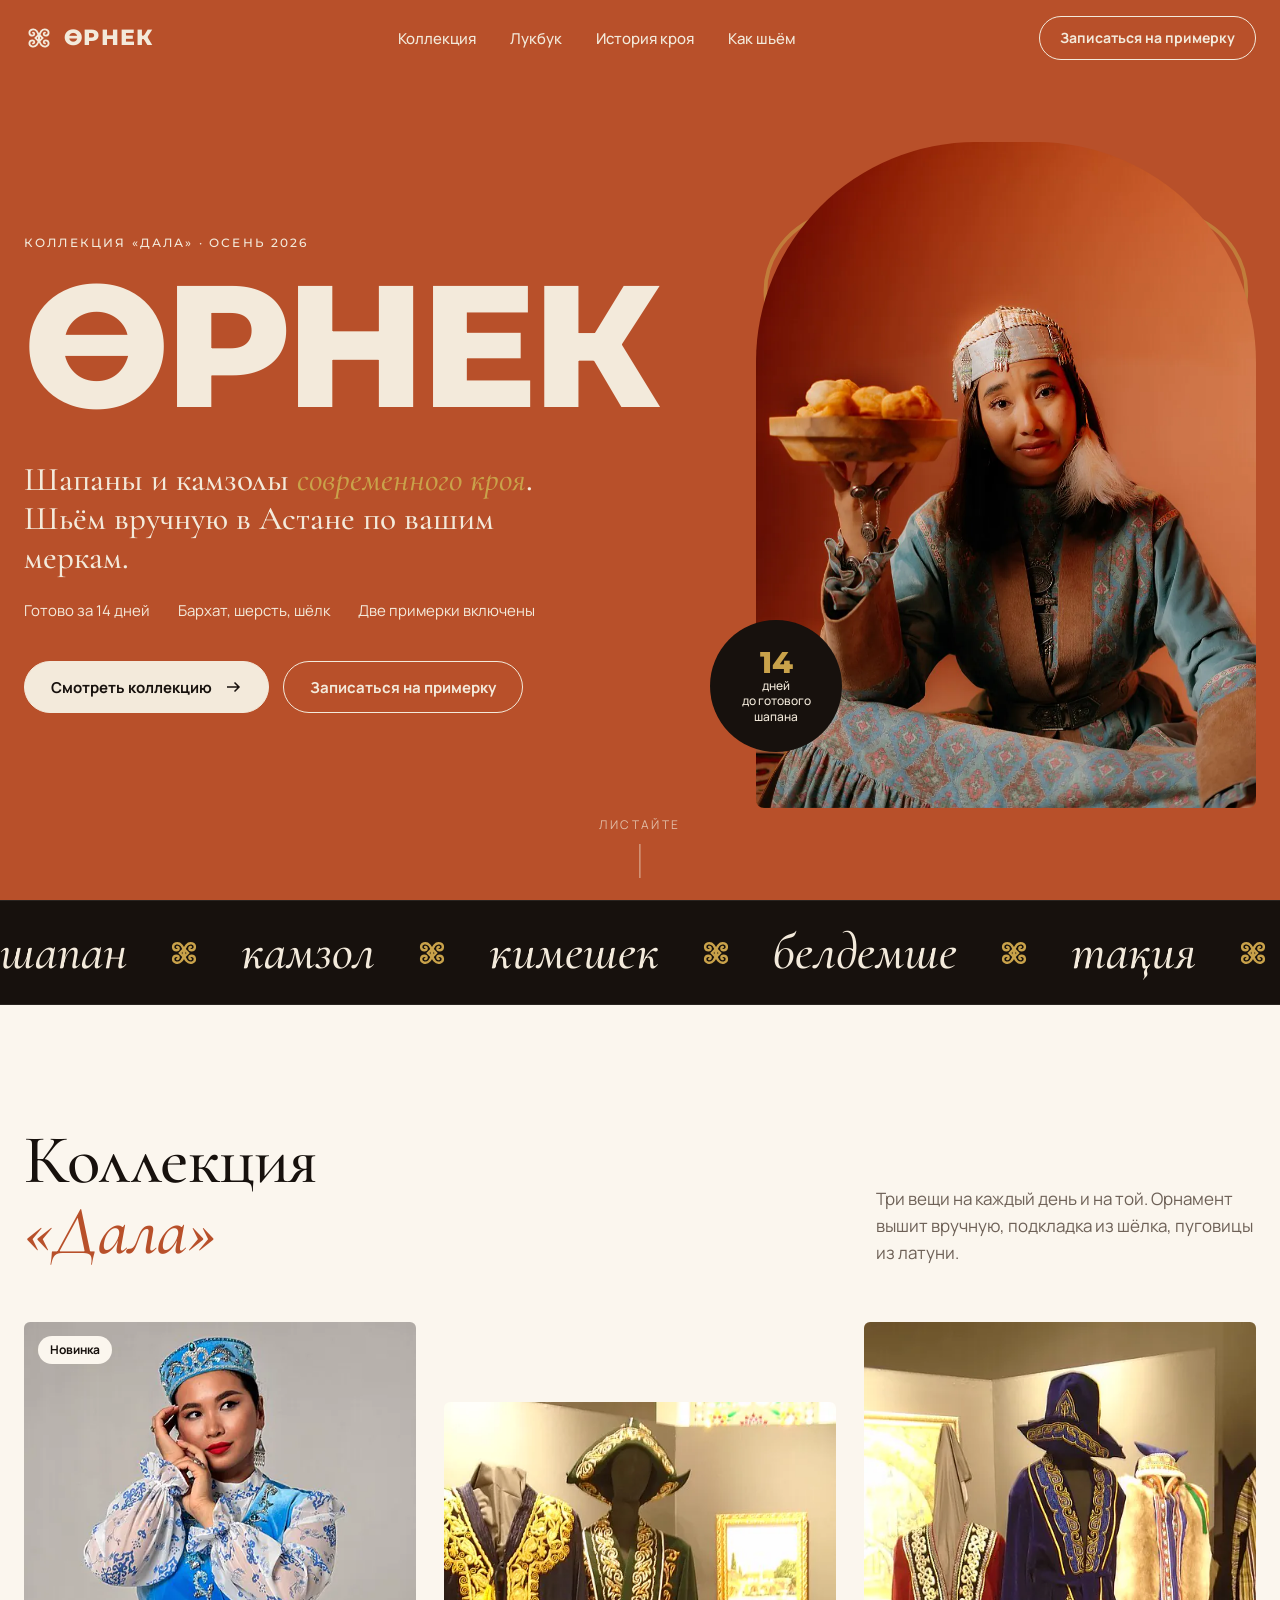
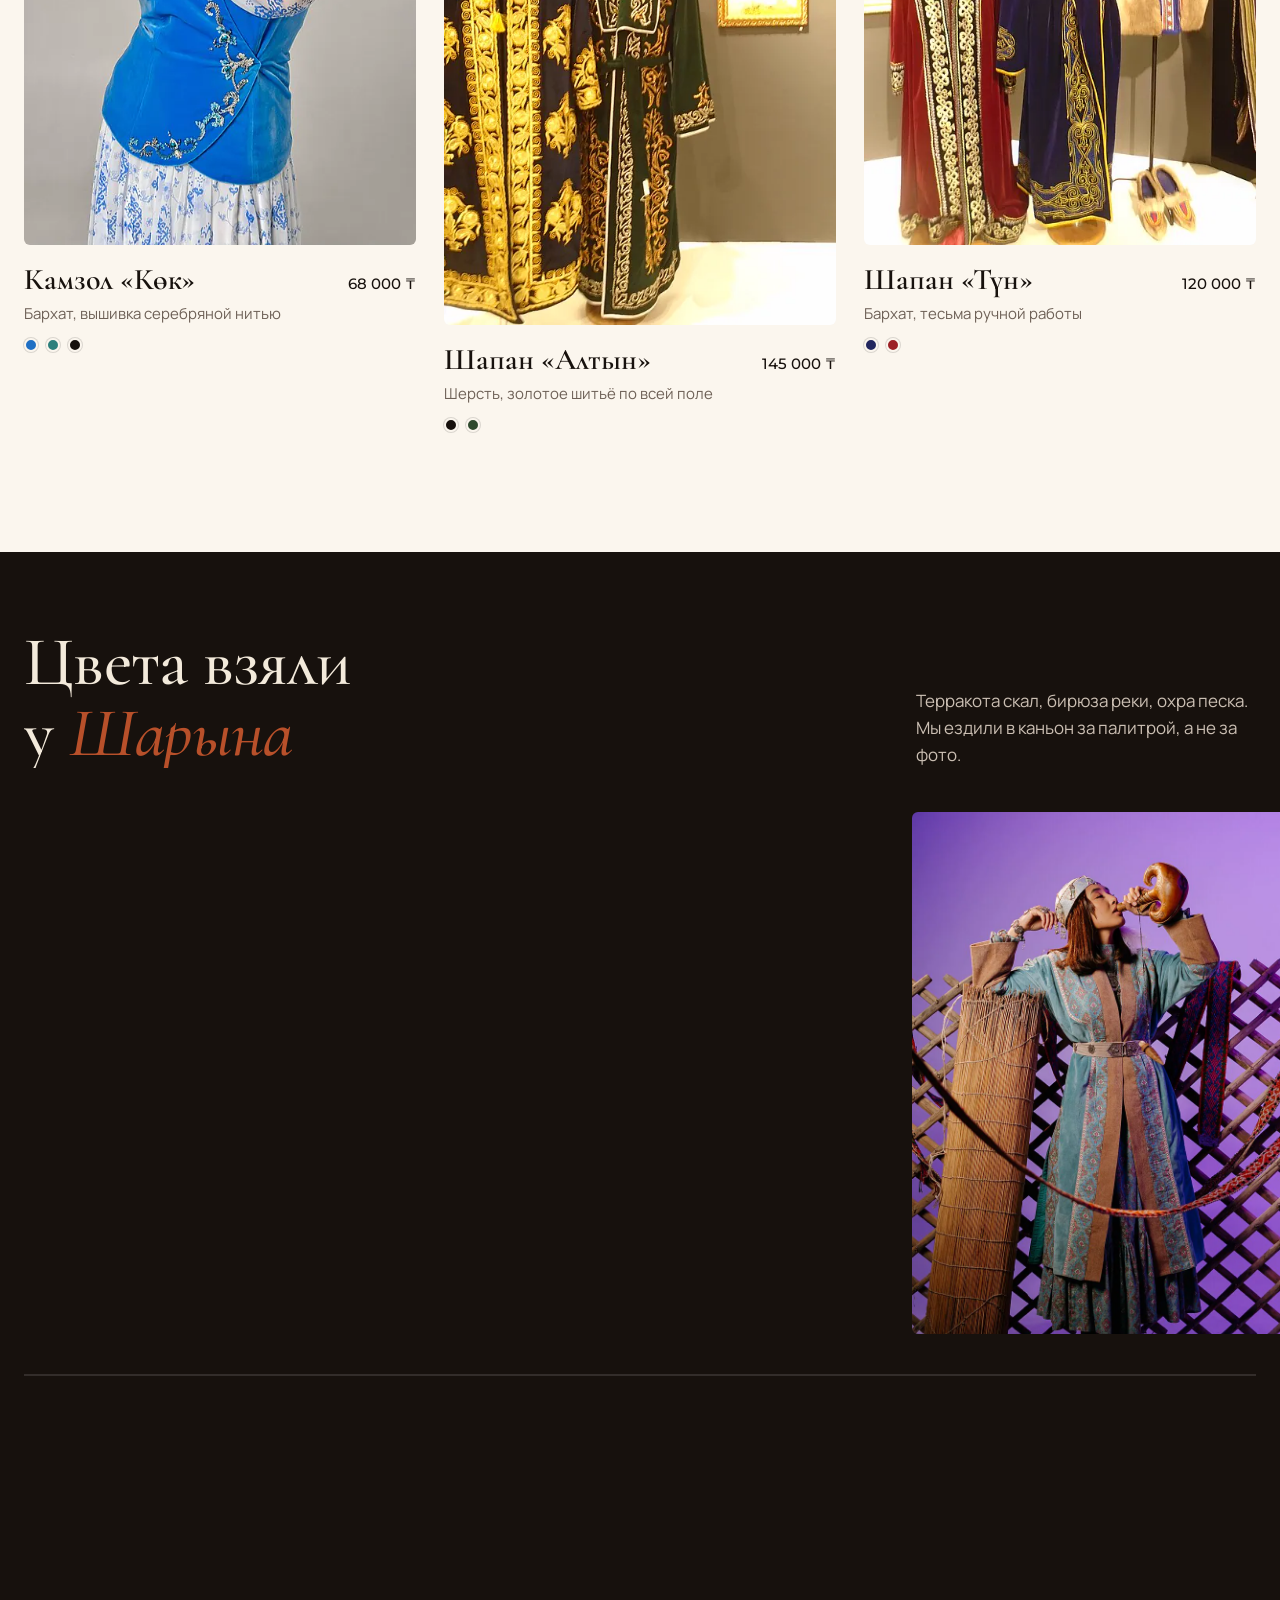
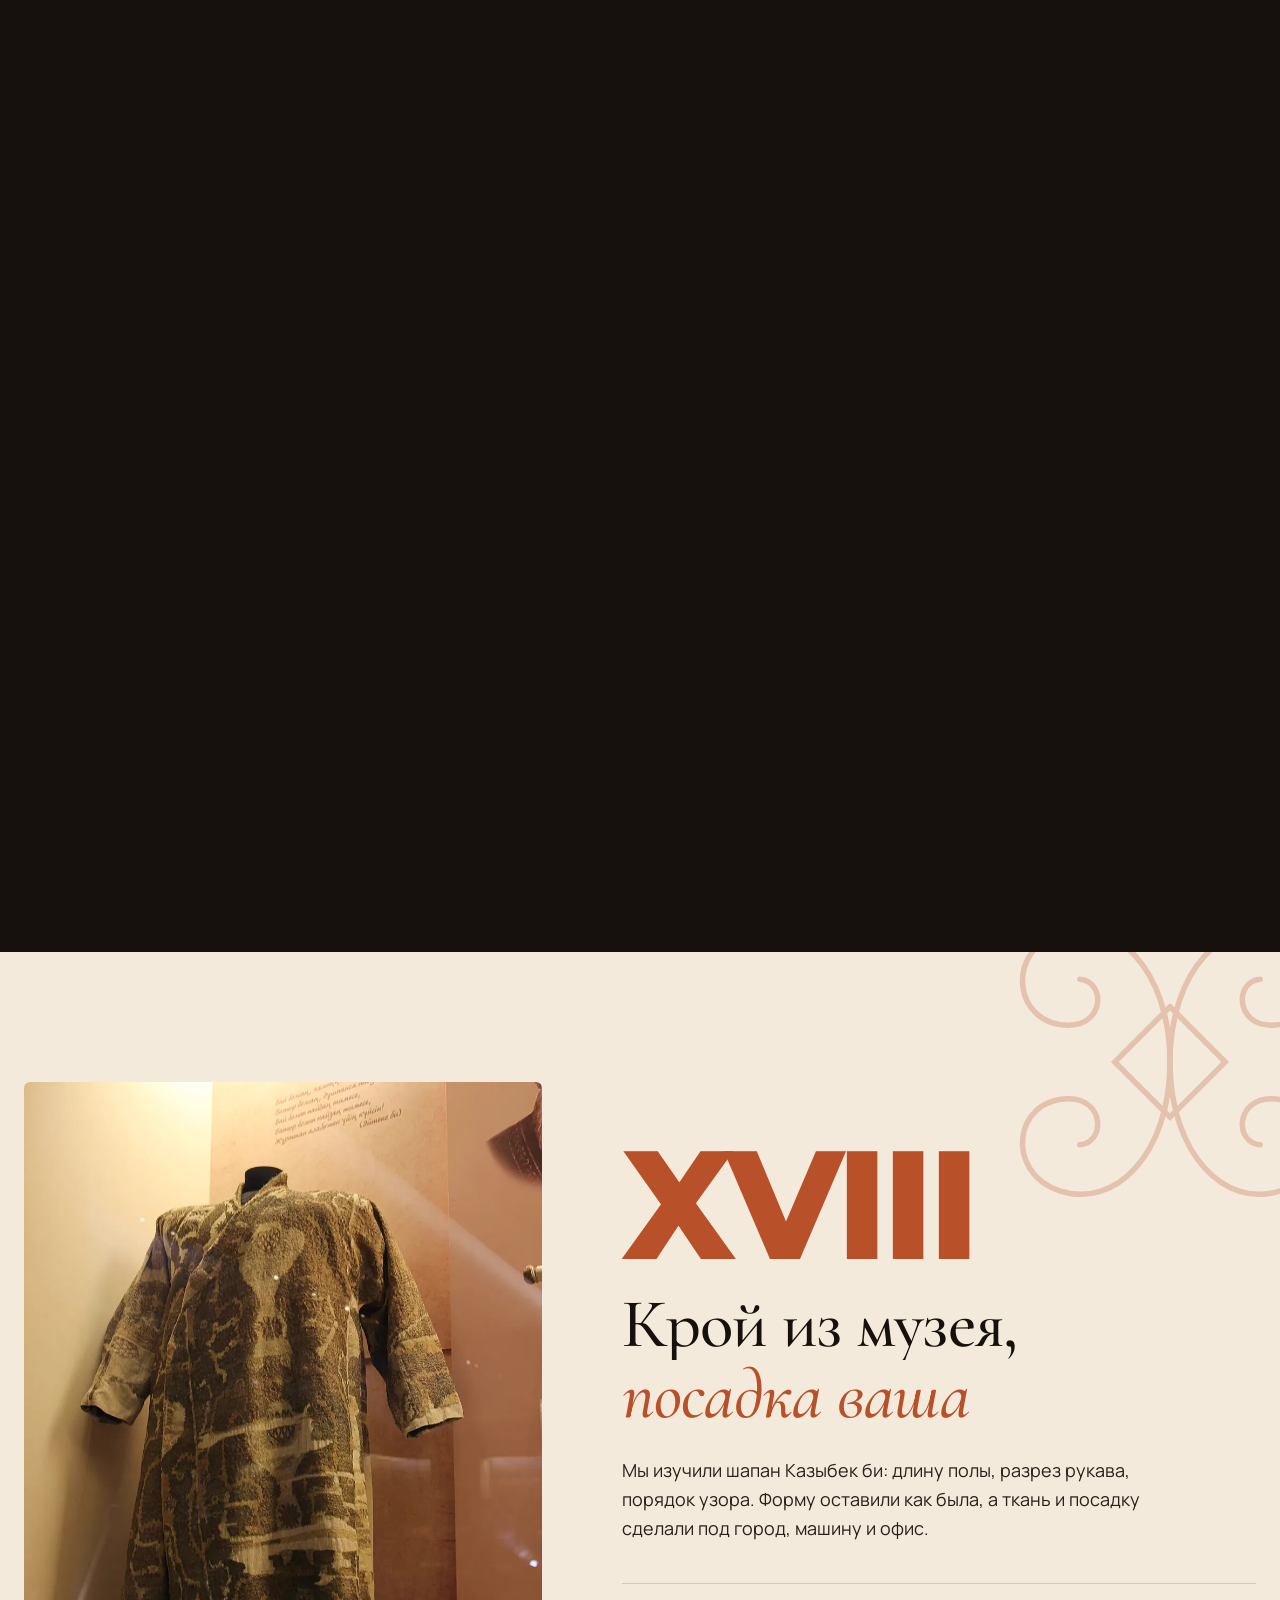
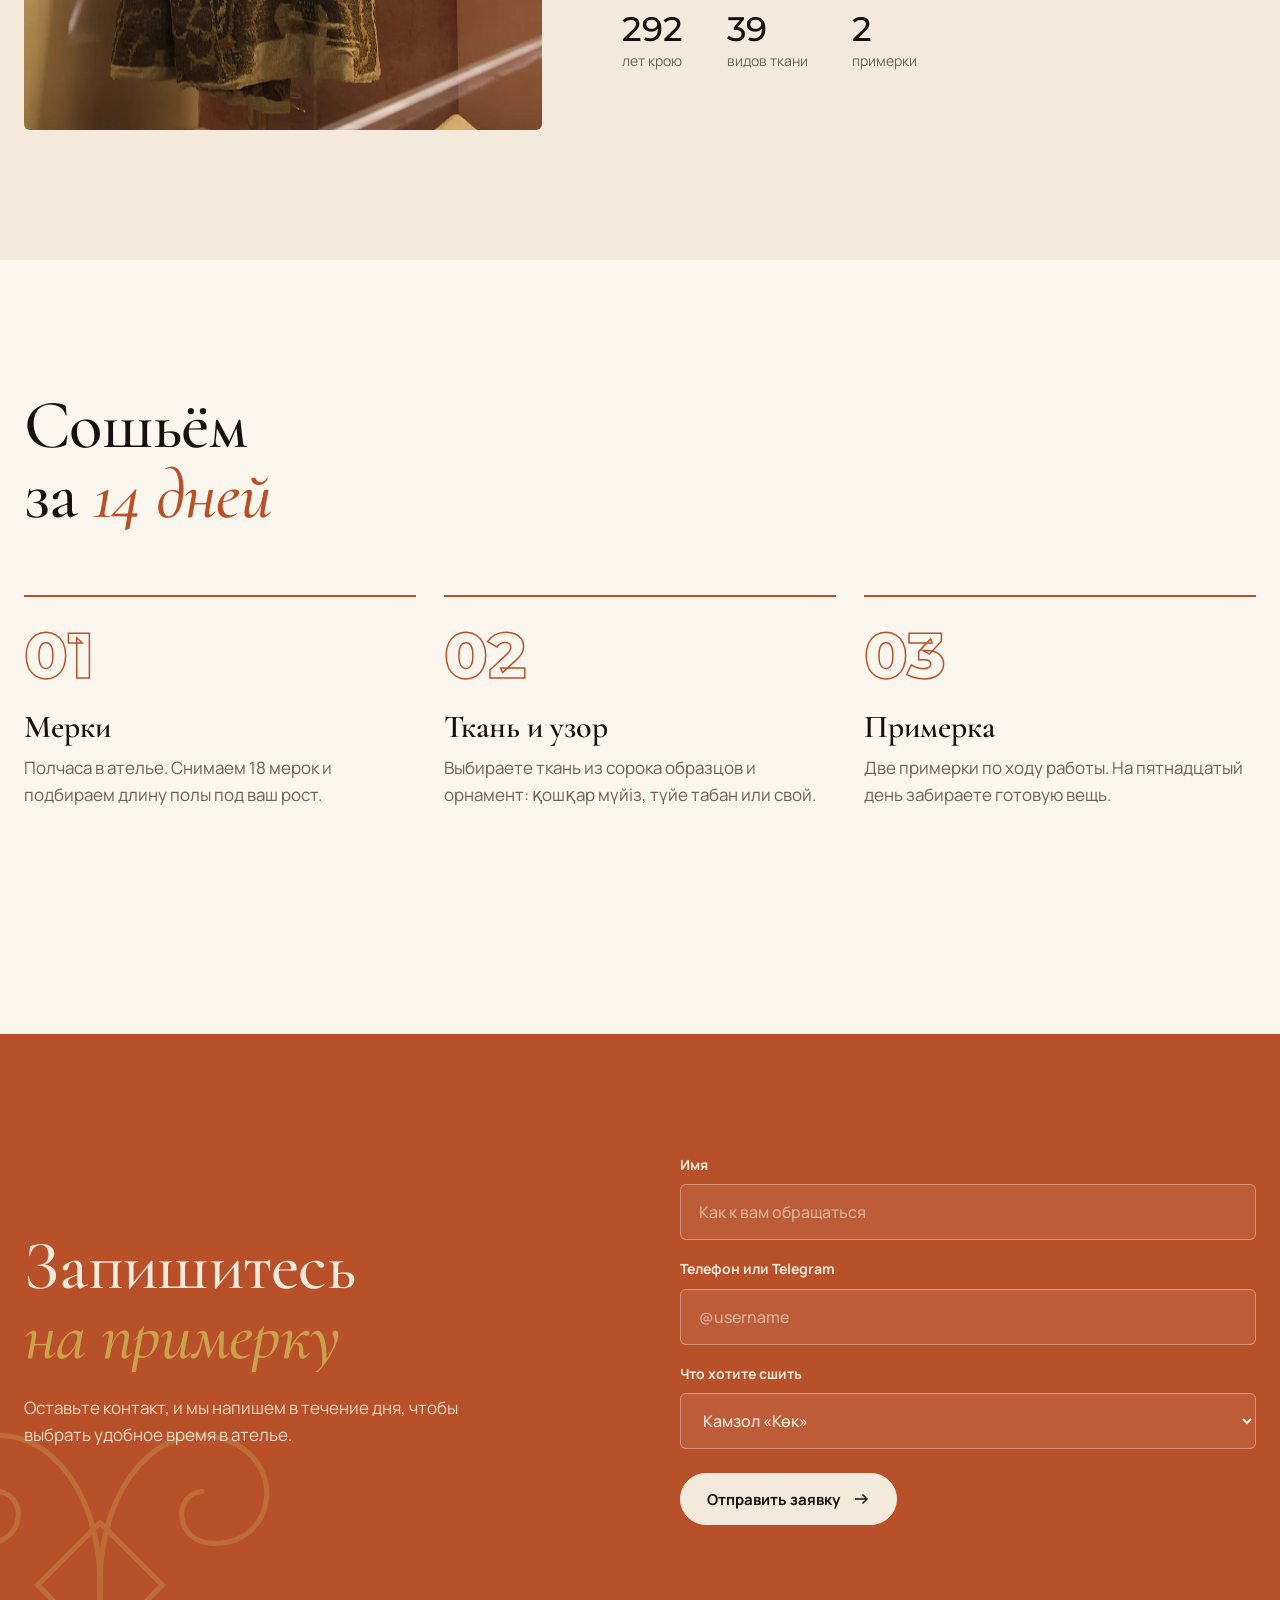
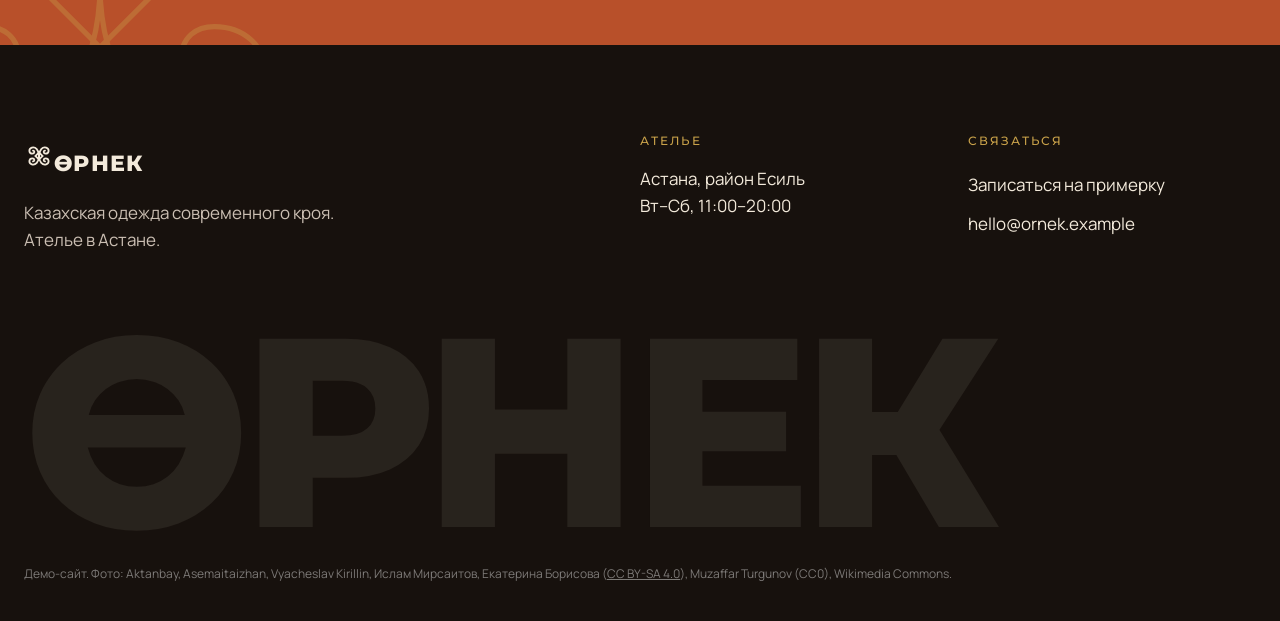
==== demos/qazaq/index.html @ 1d6c090f "Add ÖRNEK demo: Kazakh fashion brand site with motion Co-Authored-By: Claude Opus 5.5 <noreply@anthr" ====
<!doctype html>
<html lang="ru">
<head>
<meta charset="utf-8">
<meta name="viewport" content="width=device-width, initial-scale=1">
<title>ӨРНЕК — казахская одежда современного кроя</title>
<meta name="description" content="Шапаны и камзолы современного кроя. Шьём вручную в Астане по вашим меркам за 14 дней.">
<meta property="og:title" content="ӨРНЕК — казахская одежда современного кроя">
<meta property="og:description" content="Шапаны и камзолы современного кроя. Шьём вручную в Астане.">
<meta property="og:image" content="assets/img/photo-f182537137.webp">
<meta name="theme-color" content="#B8502A">
<link rel="icon" href="data:image/svg+xml,%3Csvg xmlns='http://www.w3.org/2000/svg' viewBox='0 0 100 100'%3E%3Crect width='100' height='100' fill='%23B8502A'/%3E%3Cpath d='M50 50C50 30 62 18 74 22 86 26 84 42 72 42 64 42 64 32 70 32M50 50C50 30 38 18 26 22 14 26 16 42 28 42 36 42 36 32 30 32M50 50C50 70 62 82 74 78 86 74 84 58 72 58 64 58 64 68 70 68M50 50C50 70 38 82 26 78 14 74 16 58 28 58 36 58 36 68 30 68' fill='none' stroke='%23F3EADB' stroke-width='6' stroke-linecap='round'/%3E%3C/svg%3E">
<link rel="preconnect" href="https://fonts.googleapis.com">
<link rel="preconnect" href="https://fonts.gstatic.com" crossorigin>
<link href="https://fonts.googleapis.com/css2?family=Cormorant+Garamond:ital,wght@0,500;0,600;1,500&family=Manrope:wght@400;500;700&family=Montserrat:wght@500;800;900&display=swap" rel="stylesheet">
<style>
:root{
  --clay:#B8502A; --clay-d:#8E3A1C; --ink:#17110D; --ink-2:#2A201A; --cream:#F3EADB; --paper:#FBF6EE;
  --teal:#2C7F7C; --gold:#C9A24A; --muted:#6E6157;
  --wrap:min(1320px, 100% - 48px);
  --ease:cubic-bezier(.2,.7,.1,1);
}
*{box-sizing:border-box;margin:0;padding:0}
html{scroll-behavior:smooth}
body{background:var(--paper);color:var(--ink);font:400 17px/1.6 Manrope,system-ui,sans-serif;-webkit-font-smoothing:antialiased;overflow-x:hidden}
img{display:block;width:100%;height:100%;object-fit:cover}
a{color:inherit}
.wrap{width:var(--wrap);margin-inline:auto}
.skip{position:absolute;left:-999px;top:8px;background:var(--ink);color:var(--cream);padding:10px 16px;z-index:100}
.skip:focus{left:8px}
:focus-visible{outline:2px solid var(--gold);outline-offset:3px}
h2{font:500 clamp(40px,5.4vw,84px)/1.02 'Cormorant Garamond',serif;letter-spacing:-.01em}
h2 em{color:var(--clay);font-style:italic}
.kicker{font:500 12px/1 Montserrat,sans-serif;letter-spacing:.18em;text-transform:uppercase}

/* buttons */
.btn{display:inline-flex;align-items:center;gap:12px;min-height:52px;padding:0 26px;border-radius:999px;font:700 15px/1 Manrope;text-decoration:none;border:1.5px solid currentColor;cursor:pointer;transition:background .3s var(--ease),color .3s var(--ease),transform .2s var(--ease);will-change:transform}
.btn svg{width:18px;transition:transform .3s var(--ease)}
.btn:hover svg{transform:translateX(4px)}
.btn:active{transform:scale(.96)!important}
.btn-solid{background:var(--cream);color:var(--ink);border-color:var(--cream)}
.btn-solid:hover{background:var(--ink);color:var(--cream);border-color:var(--ink)}
.btn-line{color:var(--cream);background:transparent}
.btn-line:hover{background:var(--cream);color:var(--clay)}
.btn-dark{background:var(--ink);color:var(--cream);border-color:var(--ink)}
.btn-dark:hover{background:var(--clay);border-color:var(--clay)}

/* nav */
.nav{position:fixed;inset:0 0 auto;z-index:50;transition:background .4s,color .4s,transform .4s var(--ease)}
.nav .wrap{display:flex;align-items:center;justify-content:space-between;height:76px}
.logo{font:800 22px/1 Montserrat;letter-spacing:.06em;text-decoration:none;display:flex;gap:10px;align-items:center}
.logo svg{width:30px;height:30px}
.nav ul{display:flex;gap:34px;list-style:none}
.nav ul a{text-decoration:none;font-weight:500;font-size:15px;background:linear-gradient(currentColor,currentColor) 0 100%/0 1.5px no-repeat;transition:background-size .35s var(--ease);padding:6px 0}
.nav ul a:hover{background-size:100% 1.5px}
.nav{color:var(--cream)}
.nav.solid{background:rgba(251,246,238,.92);backdrop-filter:blur(10px);color:var(--ink)}
.nav.hide{transform:translateY(-100%)}
.nav .btn{min-height:44px;padding:0 20px;font-size:14px}
.nav.solid .btn-line{color:var(--ink)}
.nav.solid .btn-line:hover{background:var(--ink);color:var(--cream)}

/* hero */
.hero{min-height:100svh;background:var(--clay);color:var(--cream);position:relative;overflow:hidden;display:flex;align-items:center}
.hero .wrap{display:grid;grid-template-columns:1.15fr .85fr;gap:56px;align-items:center;padding:110px 0 60px}
.word{font:800 clamp(72px,13.5vw,210px)/.86 Montserrat,sans-serif;letter-spacing:-.03em;display:flex;overflow:hidden;padding-bottom:.06em;margin:22px 0 30px}
.word span{display:inline-block;transform:translateY(105%);animation:rise 1.1s var(--ease) forwards}
@keyframes rise{to{transform:none}}
.hero h1{font:500 clamp(26px,2.6vw,38px)/1.18 'Cormorant Garamond',serif;max-width:560px}
.hero h1 em{color:var(--gold);font-style:italic}
.hero .meta{display:flex;gap:28px;margin:22px 0 38px;font-size:15px;opacity:.85}
.hero .acts{display:flex;gap:14px;flex-wrap:wrap}
.fade-in{opacity:0;transform:translateY(18px);animation:fin .9s var(--ease) forwards}
@keyframes fin{to{opacity:1;transform:none}}
.hero-pic{position:relative;aspect-ratio:3/4;max-height:78svh;justify-self:end;width:100%}
.hero-pic .frame{position:absolute;inset:0;border-radius:220px 220px 8px 8px;overflow:hidden;clip-path:inset(100% 0 0 0);animation:open 1.4s .35s var(--ease) forwards}
.hero-pic .frame img{transform:scale(1.18);animation:settle 2s .35s var(--ease) forwards}
@keyframes open{to{clip-path:inset(0 0 0 0)}}
@keyframes settle{to{transform:scale(1)}}
.hero-orn{position:absolute;width:150%;left:-25%;top:-14%;color:var(--gold);opacity:.55;animation:spin 60s linear infinite;pointer-events:none}
@keyframes spin{to{transform:rotate(360deg)}}
.badge{position:absolute;left:-46px;bottom:56px;width:132px;height:132px;border-radius:50%;background:var(--ink);color:var(--cream);display:grid;place-items:center;text-align:center;font:500 12px/1.3 Manrope;opacity:0;animation:pop .8s 1.5s var(--ease) forwards}
.badge b{display:block;font:800 30px/1 Montserrat;color:var(--gold)}
@keyframes pop{from{opacity:0;transform:scale(.6) rotate(-20deg)}to{opacity:1;transform:none}}
.scroll-hint{position:absolute;left:50%;bottom:22px;translate:-50% 0;font-size:12px;letter-spacing:.2em;text-transform:uppercase;opacity:.7}
.scroll-hint::after{content:"";display:block;width:1px;height:34px;background:currentColor;margin:10px auto 0;animation:drip 1.8s ease-in-out infinite;transform-origin:top}
@keyframes drip{0%{transform:scaleY(0)}50%{transform:scaleY(1)}100%{transform:scaleY(1);opacity:0}}

/* marquee */
.marquee{background:var(--ink);color:var(--cream);overflow:hidden;padding:26px 0;border-block:1px solid #ffffff14}
.marquee .track{display:flex;width:max-content;animation:mq 32s linear infinite}
.marquee:hover .track{animation-play-state:paused}
.marquee span{font:500 clamp(30px,4vw,56px)/1 'Cormorant Garamond',serif;font-style:italic;display:flex;align-items:center;gap:40px;padding-right:40px;white-space:nowrap}
.marquee svg{width:34px;height:34px;color:var(--gold);flex:none}
@keyframes mq{to{transform:translateX(-50%)}}

/* reveal */
.rv{overflow:hidden;display:block}
.rv>span{display:block;transform:translateY(110%);transition:transform 1.1s var(--ease)}
.in .rv>span{transform:none}
.in .rv:nth-child(2)>span{transition-delay:.08s}
.in .rv:nth-child(3)>span{transition-delay:.16s}

/* collection */
.coll{padding:120px 0}
.coll-head{display:flex;justify-content:space-between;align-items:end;gap:40px;margin-bottom:56px}
.coll-head p{max-width:380px;color:var(--muted)}
.cards{display:grid;grid-template-columns:repeat(3,1fr);gap:28px}
.card{text-decoration:none;display:block;cursor:none}
.card .ph{aspect-ratio:3/4;overflow:hidden;border-radius:6px;background:var(--cream);position:relative}
.card .ph img{transition:transform 1.2s var(--ease)}
.card:hover .ph img{transform:scale(1.04)}
.card .tag{position:absolute;top:14px;left:14px;background:var(--paper);font:700 12px/1 Manrope;padding:8px 12px;border-radius:99px}
.card .row{display:flex;justify-content:space-between;align-items:baseline;margin-top:18px;gap:12px}
.card h3{font:600 30px/1.1 'Cormorant Garamond',serif}
.card .price{font:500 15px/1 Montserrat}
.card p{color:var(--muted);font-size:15px;margin-top:6px}
.dots{display:flex;gap:8px;margin-top:12px}
.dots i{width:14px;height:14px;border-radius:50%;border:2px solid var(--paper);box-shadow:0 0 0 1px #0002}
.card:nth-child(2){margin-top:80px}
.cursor{position:fixed;left:0;top:0;width:96px;height:96px;margin:-48px 0 0 -48px;border-radius:50%;background:var(--clay);color:var(--cream);display:grid;place-items:center;font:700 13px/1 Manrope;pointer-events:none;z-index:60;scale:0;transition:scale .35s var(--ease)}
.cursor.on{scale:1}

/* lookbook */
.look{background:var(--ink);color:var(--cream);height:400vh;position:relative}
.look .stick{position:sticky;top:0;height:100svh;overflow:hidden;display:flex;flex-direction:column;justify-content:center}
.look .bar{display:flex;justify-content:space-between;align-items:end;margin-bottom:44px}
.look .bar p{max-width:340px;color:#cbbfb3}
.look .progress{height:2px;background:#ffffff1f;margin-top:40px}
.look .progress i{display:block;height:100%;width:100%;background:var(--gold);transform-origin:left;transform:scaleX(0)}
.htrack{display:flex;gap:28px;padding-left:max(24px,(100vw - 1320px)/2);will-change:transform}
.panel{flex:none;height:58svh;border-radius:6px;overflow:hidden;position:relative}
.panel.w{width:min(78vw,860px)}
.panel.p{width:min(60vw,400px)}
.panel img{transform:scale(1.15)}
.panel.sw{width:min(80vw,520px);display:grid;grid-template-rows:repeat(4,1fr)}
.sw div{display:flex;justify-content:space-between;align-items:center;padding:0 28px;font:600 28px/1 'Cormorant Garamond',serif}
.sw small{font:500 12px/1 Montserrat;letter-spacing:.12em;opacity:.8}
.panel.txt{width:min(80vw,440px);display:flex;flex-direction:column;justify-content:flex-end;padding:0 8px 8px 0}
.panel.txt b{font:800 clamp(80px,10vw,150px)/.9 Montserrat;color:var(--clay)}
.panel.txt span{font:500 28px/1.2 'Cormorant Garamond',serif;font-style:italic;margin-top:18px}

/* heritage */
.her{padding:130px 0;background:var(--cream);position:relative;overflow:hidden}
.her .wrap{display:grid;grid-template-columns:.9fr 1.1fr;gap:80px;align-items:center}
.her .ph{aspect-ratio:4/5;overflow:hidden;border-radius:6px;position:relative}
.her .ph img{filter:grayscale(1) contrast(1.1) brightness(.85);transform:scale(1.1);transition:filter 2.2s var(--ease),transform 2.4s var(--ease)}
.her.in .ph img{filter:none;transform:none}
.big{font:800 clamp(90px,12vw,190px)/.85 Montserrat;color:var(--clay);letter-spacing:-.04em}
.her p{max-width:520px;color:var(--ink-2);margin-top:26px;font-size:18px}
.her .orn{position:absolute;right:-120px;top:-120px;width:460px;color:var(--clay);opacity:.25}
.orn{stroke-dasharray:1;stroke-dashoffset:1;transition:stroke-dashoffset 3s var(--ease)}
.in>.orn{stroke-dashoffset:0}
.facts{display:flex;gap:44px;margin-top:40px;padding-top:28px;border-top:1px solid #17110d26}
.facts b{display:block;font:500 34px/1 Montserrat}
.facts span{font-size:14px;color:var(--muted)}

/* process */
.proc{padding:130px 0;background:var(--paper);min-height:86svh}
.steps{display:grid;grid-template-columns:repeat(3,1fr);gap:28px;margin-top:64px;counter-reset:s}
.step{border-top:2px solid var(--ink);padding-top:26px;position:relative}
.step .n{font:800 64px/1 Montserrat;color:transparent;-webkit-text-stroke:1.5px var(--clay);transition:color .5s var(--ease)}
.step:hover .n{color:var(--clay)}
.step h3{font:600 32px/1.1 'Cormorant Garamond',serif;margin:22px 0 10px}
.step p{color:var(--muted)}
.step::after{content:"";position:absolute;left:0;top:-2px;height:2px;width:100%;background:var(--clay);transform:scaleX(0);transform-origin:left;transition:transform 1.2s var(--ease)}
.proc.in .step::after{transform:none}
.proc.in .step:nth-child(2)::after{transition-delay:.25s}
.proc.in .step:nth-child(3)::after{transition-delay:.5s}

/* book */
.book{background:var(--clay);color:var(--cream);padding:120px 0;position:relative;overflow:hidden}
.book .wrap{display:grid;grid-template-columns:1fr 1fr;gap:80px;align-items:center}
.book h2 em{color:var(--gold)}
.book p{margin-top:22px;max-width:460px;opacity:.9}
form{display:grid;gap:18px}
label{display:grid;gap:8px;font-size:14px;font-weight:700}
input,select{height:56px;border-radius:6px;border:1.5px solid #f3eadb66;background:#ffffff12;color:var(--cream);padding:0 18px;font:500 16px Manrope}
select option{color:var(--ink)}
input::placeholder{color:#f3eadb99}
input:focus,select:focus{outline:none;border-color:var(--cream);background:#ffffff22}
form .btn{justify-self:start;margin-top:6px}
.book .orn{position:absolute;left:-160px;bottom:-200px;width:520px;color:var(--gold);opacity:.35}

/* footer */
footer{background:var(--ink);color:var(--cream);padding:90px 0 36px;overflow:hidden}
.fgrid{display:grid;grid-template-columns:2fr 1fr 1fr;gap:40px}
.fgrid h4{font:500 12px/1 Montserrat;letter-spacing:.16em;text-transform:uppercase;color:var(--gold);margin-bottom:18px}
.fgrid a{text-decoration:none;display:block;padding:6px 0;background:linear-gradient(currentColor,currentColor) 0 90%/0 1px no-repeat;transition:background-size .35s var(--ease);width:max-content}
.fgrid a:hover{background-size:100% 1px}
.giant{font:800 clamp(90px,21vw,340px)/.8 Montserrat;letter-spacing:-.04em;margin-top:70px;color:#f3eadb14;white-space:nowrap}
.credits{font-size:12px;color:#ffffff70;margin-top:26px;line-height:1.7}
.credits a{color:inherit}

@media (max-width:1023px){
  .hero .wrap,.her .wrap,.book .wrap{grid-template-columns:1fr;gap:48px}
  .hero-pic{max-height:none;max-width:520px;justify-self:center}
  .badge{left:-10px}
  .cards{grid-template-columns:1fr 1fr}
  .card:nth-child(2){margin-top:0}
  .nav ul{display:none}
}
@media (max-width:640px){
  :root{--wrap:calc(100% - 32px)}
  .hero .wrap{padding-top:100px}
  .cards,.steps,.fgrid{grid-template-columns:1fr}
  .coll-head,.look .bar{flex-direction:column;align-items:start}
  .nav .btn{display:none}
  .facts{flex-wrap:wrap;gap:24px}
  .panel{height:52svh}
  .btn{width:100%;justify-content:center}
  .hero .meta{flex-direction:column;gap:6px}
  .card{cursor:auto}
}
@media (prefers-reduced-motion:reduce){
  *,*::before,*::after{animation:none!important;transition:none!important}
  .word span,.rv>span{transform:none}
  .hero-pic .frame{clip-path:none}.hero-pic .frame img{transform:none}
  .fade-in,.badge{opacity:1;transform:none}
  .orn{stroke-dashoffset:0}
  .her .ph img{filter:none;transform:none}
}
</style>
</head>
<body>
<a class="skip" href="#main">К содержанию</a>
<svg width="0" height="0" style="position:absolute" aria-hidden="true">
  <defs>
    <!-- қошқар мүйіз: four ram-horn curls round a centre -->
    <g id="horn">
      <path pathLength="1" d="M50 50C50 30 62 18 74 22 86 26 84 42 72 42 64 42 64 32 70 32"/>
      <path pathLength="1" d="M50 50C50 30 38 18 26 22 14 26 16 42 28 42 36 42 36 32 30 32"/>
      <path pathLength="1" d="M50 50C50 70 62 82 74 78 86 74 84 58 72 58 64 58 64 68 70 68"/>
      <path pathLength="1" d="M50 50C50 70 38 82 26 78 14 74 16 58 28 58 36 58 36 68 30 68"/>
      <path pathLength="1" d="M50 38 62 50 50 62 38 50Z"/>
    </g>
  </defs>
</svg>

<header class="nav" id="nav">
  <div class="wrap">
    <a class="logo" href="#top" aria-label="ӨРНЕК, на главную"><svg viewBox="0 0 100 100" fill="none" stroke="currentColor" stroke-width="6" stroke-linecap="round"><use href="#horn"/></svg>ӨРНЕК</a>
    <nav aria-label="Главное меню"><ul>
      <li><a href="#collection">Коллекция</a></li>
      <li><a href="#look">Лукбук</a></li>
      <li><a href="#heritage">История кроя</a></li>
      <li><a href="#process">Как шьём</a></li>
    </ul></nav>
    <a class="btn btn-line" href="#book">Записаться на примерку</a>
  </div>
</header>

<main id="main">
<section class="hero" id="top" data-enter>
  <div class="wrap">
    <div>
      <div class="kicker fade-in" style="animation-delay:.1s">Коллекция «Дала» · осень 2026</div>
      <div class="word" aria-hidden="true"><span>Ө</span><span style="animation-delay:.07s">Р</span><span style="animation-delay:.14s">Н</span><span style="animation-delay:.21s">Е</span><span style="animation-delay:.28s">К</span></div>
      <h1 class="fade-in" style="animation-delay:.7s">Шапаны и камзолы <em>современного кроя</em>. Шьём вручную в Астане по вашим меркам.</h1>
      <div class="meta fade-in" style="animation-delay:.85s"><span>Готово за 14 дней</span><span>Бархат, шерсть, шёлк</span><span>Две примерки включены</span></div>
      <div class="acts fade-in" style="animation-delay:1s">
        <a class="btn btn-solid mag" href="#collection">Смотреть коллекцию <svg viewBox="0 0 24 24" fill="none" stroke="currentColor" stroke-width="2"><path d="M4 12h16m-6-6 6 6-6 6"/></svg></a>
        <a class="btn btn-line mag" href="#book">Записаться на примерку</a>
      </div>
    </div>
    <div class="hero-pic">
      <svg class="hero-orn" viewBox="0 0 100 100" fill="none" stroke="currentColor" stroke-width=".5" aria-hidden="true"><use href="#horn"/></svg>
      <div class="frame"><img src="assets/img/photo-f182537137.webp" srcset="assets/img/photo-f182537137-500.webp 500w, assets/img/photo-f182537137-960.webp 960w, assets/img/photo-f182537137.webp 1280w" sizes="(max-width:1023px) 90vw, 40vw" width="1280" height="1910" alt="Девушка в бирюзовом шапане с орнаментом и в тюбетейке держит блюдо с баурсаками" fetchpriority="high" data-source="stand-in" data-subject="hero"></div>
      <div class="badge"><div><b>14</b>дней<br>до готового<br>шапана</div></div>
    </div>
  </div>
  <div class="scroll-hint" aria-hidden="true">Листайте</div>
</section>

<div class="marquee" aria-hidden="true"><div class="track">
  <span>шапан <svg viewBox="0 0 100 100" fill="none" stroke="currentColor" stroke-width="7" stroke-linecap="round"><use href="#horn"/></svg> камзол <svg viewBox="0 0 100 100" fill="none" stroke="currentColor" stroke-width="7" stroke-linecap="round"><use href="#horn"/></svg> кимешек <svg viewBox="0 0 100 100" fill="none" stroke="currentColor" stroke-width="7" stroke-linecap="round"><use href="#horn"/></svg> белдемше <svg viewBox="0 0 100 100" fill="none" stroke="currentColor" stroke-width="7" stroke-linecap="round"><use href="#horn"/></svg> тақия <svg viewBox="0 0 100 100" fill="none" stroke="currentColor" stroke-width="7" stroke-linecap="round"><use href="#horn"/></svg></span>
  <span>шапан <svg viewBox="0 0 100 100" fill="none" stroke="currentColor" stroke-width="7" stroke-linecap="round"><use href="#horn"/></svg> камзол <svg viewBox="0 0 100 100" fill="none" stroke="currentColor" stroke-width="7" stroke-linecap="round"><use href="#horn"/></svg> кимешек <svg viewBox="0 0 100 100" fill="none" stroke="currentColor" stroke-width="7" stroke-linecap="round"><use href="#horn"/></svg> белдемше <svg viewBox="0 0 100 100" fill="none" stroke="currentColor" stroke-width="7" stroke-linecap="round"><use href="#horn"/></svg> тақия <svg viewBox="0 0 100 100" fill="none" stroke="currentColor" stroke-width="7" stroke-linecap="round"><use href="#horn"/></svg></span>
</div></div>

<section class="coll" id="collection">
  <div class="wrap">
    <div class="coll-head io">
      <h2><span class="rv"><span>Коллекция</span></span><span class="rv"><span><em>«Дала»</em></span></span></h2>
      <p>Три вещи на каждый день и на той. Орнамент вышит вручную, подкладка из шёлка, пуговицы из латуни.</p>
    </div>
    <div class="cards">
      <a class="card" href="#book">
        <div class="ph"><img src="assets/img/photo-f159240533-960.webp" srcset="assets/img/photo-f159240533-500.webp 500w, assets/img/photo-f159240533-960.webp 960w, assets/img/photo-f159240533.webp 1280w" sizes="(max-width:640px) 100vw, (max-width:1023px) 50vw, 33vw" width="960" height="1280" alt="Девушка в ярко-синем бархатном камзоле поверх белого платья с синим узором" loading="lazy" data-source="stand-in" data-subject="product"><span class="tag">Новинка</span></div>
        <div class="row"><h3>Камзол «Көк»</h3><span class="price" data-assumed>68 000 ₸</span></div>
        <p>Бархат, вышивка серебряной нитью</p>
        <div class="dots"><i style="background:#1F6FC4"></i><i style="background:#2C7F7C"></i><i style="background:#17110D"></i></div>
      </a>
      <a class="card" href="#book">
        <div class="ph"><img src="assets/img/photo-f155067557-960.webp" srcset="assets/img/photo-f155067557-500.webp 500w, assets/img/photo-f155067557-960.webp 960w" sizes="(max-width:640px) 100vw, (max-width:1023px) 50vw, 33vw" width="960" height="1280" alt="Два тёмных шапана с крупной золотой вышивкой на манекенах" loading="lazy" data-source="stand-in" data-subject="product"></div>
        <div class="row"><h3>Шапан «Алтын»</h3><span class="price" data-assumed>145 000 ₸</span></div>
        <p>Шерсть, золотое шитьё по всей поле</p>
        <div class="dots"><i style="background:#17110D"></i><i style="background:#2F4A2E"></i></div>
      </a>
      <a class="card" href="#book">
        <div class="ph"><img src="assets/img/photo-f155067695-960.webp" srcset="assets/img/photo-f155067695-500.webp 500w, assets/img/photo-f155067695-960.webp 960w" sizes="(max-width:640px) 100vw, (max-width:1023px) 50vw, 33vw" width="960" height="1280" alt="Красный и тёмно-синий шапаны с золотой тесьмой рядом с меховой жилеткой" loading="lazy" data-source="stand-in" data-subject="product"></div>
        <div class="row"><h3>Шапан «Түн»</h3><span class="price" data-assumed>120 000 ₸</span></div>
        <p>Бархат, тесьма ручной работы</p>
        <div class="dots"><i style="background:#22265E"></i><i style="background:#9C1F24"></i></div>
      </a>
    </div>
  </div>
</section>

<section class="look" id="look">
  <div class="stick">
    <div class="wrap bar">
      <h2><span class="rv"><span>Цвета взяли</span></span><span class="rv"><span>у <em>Шарына</em></span></span></h2>
      <p>Терракота скал, бирюза реки, охра песка. Мы ездили в каньон за палитрой, а не за фото.</p>
    </div>
    <div class="htrack" id="htrack">
      <div class="panel w"><img src="assets/img/photo-f119326321.webp" srcset="assets/img/photo-f119326321-500.webp 500w, assets/img/photo-f119326321-960.webp 960w, assets/img/photo-f119326321.webp 1280w" sizes="80vw" alt="Красные скалы Шарынского каньона и дорога на дне" loading="lazy" data-source="stand-in" data-subject="setting"></div>
      <div class="panel p"><img src="assets/img/photo-f182536818-960.webp" srcset="assets/img/photo-f182536818-500.webp 500w, assets/img/photo-f182536818-960.webp 960w" sizes="40vw" alt="Девушка в бирюзовом шапане с длинным поясом у решётки юрты" loading="lazy" data-source="stand-in" data-subject="look"></div>
      <div class="panel sw">
        <div style="background:#B8502A">Терракота <small>ҚЫЗЫЛ ТАС</small></div>
        <div style="background:#2C7F7C">Бирюза <small>ШАРЫН СУЫ</small></div>
        <div style="background:#C9A24A;color:#17110D">Охра <small>ҚҰМ</small></div>
        <div style="background:#2A201A;border:1px solid #ffffff22">Ночь <small>ТҮН</small></div>
      </div>
      <div class="panel w"><img src="assets/img/photo-f119584412.webp" srcset="assets/img/photo-f119584412-500.webp 500w, assets/img/photo-f119584412-960.webp 960w, assets/img/photo-f119584412.webp 1280w" sizes="80vw" alt="Песчаные стены каньона под синим небом" loading="lazy" data-source="stand-in" data-subject="setting"></div>
      <div class="panel txt"><b>4</b><span>цвета каньона в каждой вещи коллекции</span></div>
    </div>
    <div class="wrap progress"><i id="prog"></i></div>
  </div>
</section>

<section class="her io" id="heritage">
  <svg class="orn" viewBox="0 0 100 100" fill="none" stroke="currentColor" stroke-width="1.2" stroke-linecap="round" aria-hidden="true"><use href="#horn"/></svg>
  <div class="wrap">
    <div class="ph"><img src="assets/img/photo-f171066086.webp" srcset="assets/img/photo-f171066086-500.webp 500w, assets/img/photo-f171066086-960.webp 960w, assets/img/photo-f171066086.webp 1280w" sizes="(max-width:1023px) 100vw, 45vw" width="1280" height="1910" alt="Старинный шапан XVIII века с тонким узором под музейным стеклом" loading="lazy" data-source="stand-in" data-subject="heritage"></div>
    <div>
      <div class="big">XVIII</div>
      <h2 style="margin-top:20px"><span class="rv"><span>Крой из музея,</span></span><span class="rv"><span><em>посадка ваша</em></span></span></h2>
      <p>Мы изучили шапан Казыбек би: длину полы, разрез рукава, порядок узора. Форму оставили как была, а ткань и посадку сделали под город, машину и офис.</p>
      <div class="facts">
        <div><b data-count="300">0</b><span>лет крою</span></div>
        <div><b data-count="40">0</b><span>видов ткани</span></div>
        <div><b data-count="2">0</b><span>примерки</span></div>
      </div>
    </div>
  </div>
</section>

<section class="proc io" id="process">
  <div class="wrap">
    <h2><span class="rv"><span>Сошьём</span></span><span class="rv"><span>за <em>14 дней</em></span></span></h2>
    <div class="steps">
      <div class="step"><div class="n">01</div><h3>Мерки</h3><p>Полчаса в ателье. Снимаем 18 мерок и подбираем длину полы под ваш рост.</p></div>
      <div class="step"><div class="n">02</div><h3>Ткань и узор</h3><p>Выбираете ткань из сорока образцов и орнамент: қошқар мүйіз, түйе табан или свой.</p></div>
      <div class="step"><div class="n">03</div><h3>Примерка</h3><p>Две примерки по ходу работы. На пятнадцатый день забираете готовую вещь.</p></div>
    </div>
  </div>
</section>

<section class="book io" id="book">
  <svg class="orn" viewBox="0 0 100 100" fill="none" stroke="currentColor" stroke-width="1" stroke-linecap="round" aria-hidden="true"><use href="#horn"/></svg>
  <div class="wrap">
    <div>
      <h2><span class="rv"><span>Запишитесь</span></span><span class="rv"><span><em>на примерку</em></span></span></h2>
      <p>Оставьте контакт, и мы напишем в течение дня, чтобы выбрать удобное время в ателье.</p>
    </div>
    <form id="form" action="mailto:hello@ornek.example" method="post" enctype="text/plain">
      <label>Имя<input name="name" required autocomplete="name" placeholder="Как к вам обращаться"></label>
      <label>Телефон или Telegram<input name="contact" required placeholder="@username"></label>
      <label>Что хотите сшить<select name="item"><option>Камзол «Көк»</option><option>Шапан «Алтын»</option><option>Шапан «Түн»</option><option>Своя идея</option></select></label>
      <button class="btn btn-solid mag" type="submit">Отправить заявку <svg viewBox="0 0 24 24" fill="none" stroke="currentColor" stroke-width="2"><path d="M4 12h16m-6-6 6 6-6 6"/></svg></button>
    </form>
  </div>
</section>
</main>

<footer>
  <div class="wrap">
    <div class="fgrid">
      <div><a class="logo" href="#top" style="background:none"><svg viewBox="0 0 100 100" fill="none" stroke="currentColor" stroke-width="6" stroke-linecap="round"><use href="#horn"/></svg>ӨРНЕК</a><p style="margin-top:18px;max-width:340px;color:#cbbfb3">Казахская одежда современного кроя. Ателье в Астане.</p></div>
      <div><h4>Ателье</h4><p>Астана, район Есиль</p><p data-assumed>Вт–Сб, 11:00–20:00</p></div>
      <div><h4>Связаться</h4><a href="#book">Записаться на примерку</a><a href="mailto:hello@ornek.example">hello@ornek.example</a></div>
    </div>
    <div class="giant" aria-hidden="true">ӨРНЕК</div>
    <p class="credits">Демо-сайт. Фото: Aktanbay, Asemaitaizhan, Vyacheslav Kirillin, Ислам Мирсаитов, Екатерина Борисова (<a href="https://creativecommons.org/licenses/by-sa/4.0/">CC BY-SA 4.0</a>), Muzaffar Turgunov (CC0), Wikimedia Commons.</p>
  </div>
</footer>

<div class="cursor" id="cursor" aria-hidden="true">Смотреть</div>

<script>
const reduce = matchMedia('(prefers-reduced-motion: reduce)').matches;

// nav: solid after hero, hides on scroll down
const nav = document.getElementById('nav'); let lastY = 0;
addEventListener('scroll', () => {
  const y = scrollY;
  nav.classList.toggle('solid', y > innerHeight * .85);
  nav.classList.toggle('hide', y > lastY && y > innerHeight);
  lastY = y;
}, {passive:true});

// one-time reveals + count-ups
const io = new IntersectionObserver(es => es.forEach(e => {
  if (!e.isIntersecting) return;
  e.target.classList.add('in'); io.unobserve(e.target);
  e.target.querySelectorAll('[data-count]').forEach(el => {
    const to = +el.dataset.count, t0 = performance.now();
    const step = t => { const k = Math.min(1, (t - t0) / 1600); el.textContent = Math.round(to * (1 - Math.pow(1 - k, 3))); if (k < 1) requestAnimationFrame(step); };
    reduce ? el.textContent = to : requestAnimationFrame(step);
  });
}), {threshold:.25});
document.querySelectorAll('.io, .look .bar').forEach(el => io.observe(el));

// lookbook: vertical scroll drives the horizontal track
const look = document.getElementById('look'), track = document.getElementById('htrack'), prog = document.getElementById('prog');
const imgs = [...track.querySelectorAll('img')];
function moveTrack(){
  const r = look.getBoundingClientRect(), total = look.offsetHeight - innerHeight;
  const p = Math.min(1, Math.max(0, -r.top / total));
  const dist = track.scrollWidth - innerWidth + Math.max(24, (innerWidth - 1320) / 2);
  track.style.transform = `translate3d(${-p * dist}px,0,0)`;
  prog.style.transform = `scaleX(${p})`;
  imgs.forEach(im => { const b = im.parentElement.getBoundingClientRect(); const c = (b.left + b.width / 2 - innerWidth / 2) / innerWidth; im.style.transform = `scale(1.15) translateX(${c * -6}%)`; });
}
if (!reduce) { addEventListener('scroll', () => requestAnimationFrame(moveTrack), {passive:true}); addEventListener('resize', moveTrack); moveTrack(); }
else { look.style.height = 'auto'; track.parentElement.style.position = 'static'; track.style.overflowX = 'auto'; }

// cursor label over product cards
const cur = document.getElementById('cursor');
if (matchMedia('(pointer:fine)').matches) {
  addEventListener('pointermove', e => { cur.style.transform = `translate(${e.clientX}px,${e.clientY}px)`; });
  document.querySelectorAll('.card').forEach(c => { c.addEventListener('pointerenter', () => cur.classList.add('on')); c.addEventListener('pointerleave', () => cur.classList.remove('on')); });
  // magnetic buttons
  if (!reduce) document.querySelectorAll('.mag').forEach(b => {
    b.addEventListener('pointermove', e => { const r = b.getBoundingClientRect(); b.style.transform = `translate(${(e.clientX - r.left - r.width / 2) * .18}px,${(e.clientY - r.top - r.height / 2) * .3}px)`; });
    b.addEventListener('pointerleave', () => b.style.transform = '');
  });
}
</script>
</body>
</html>
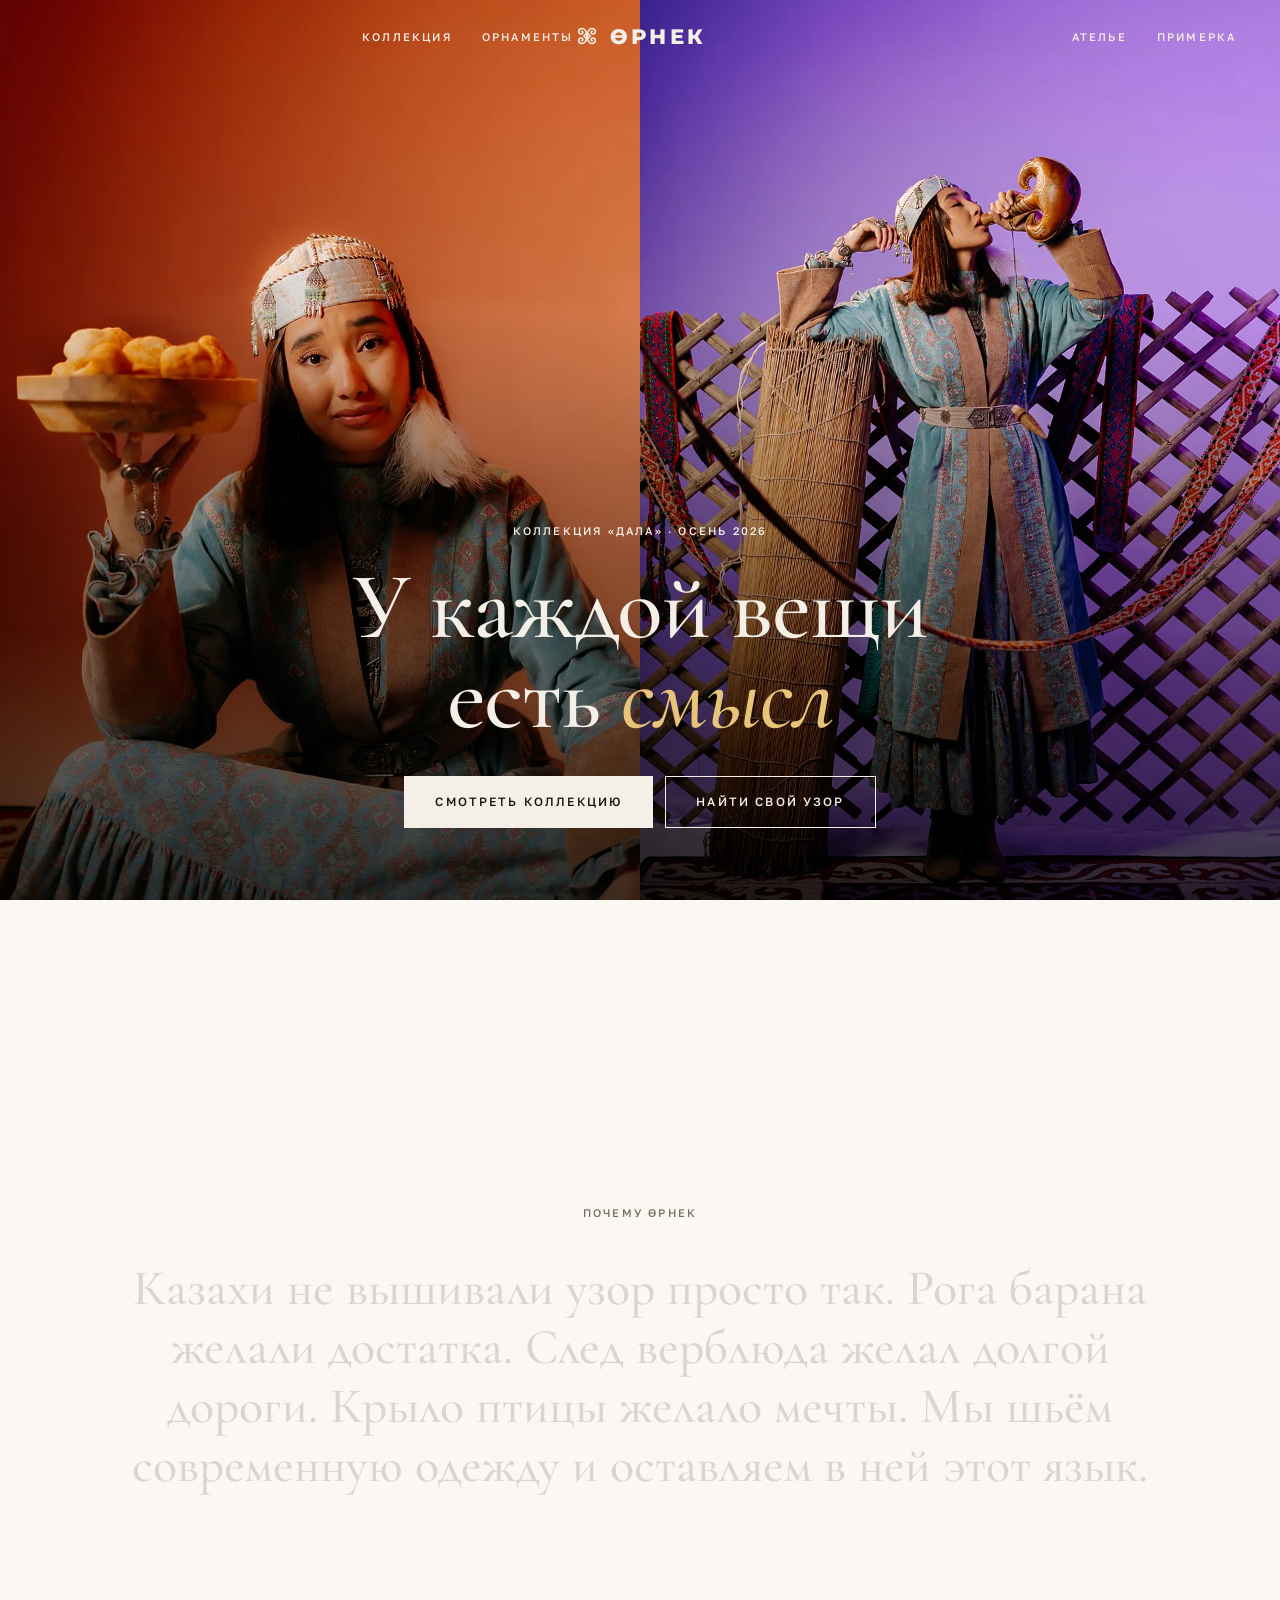
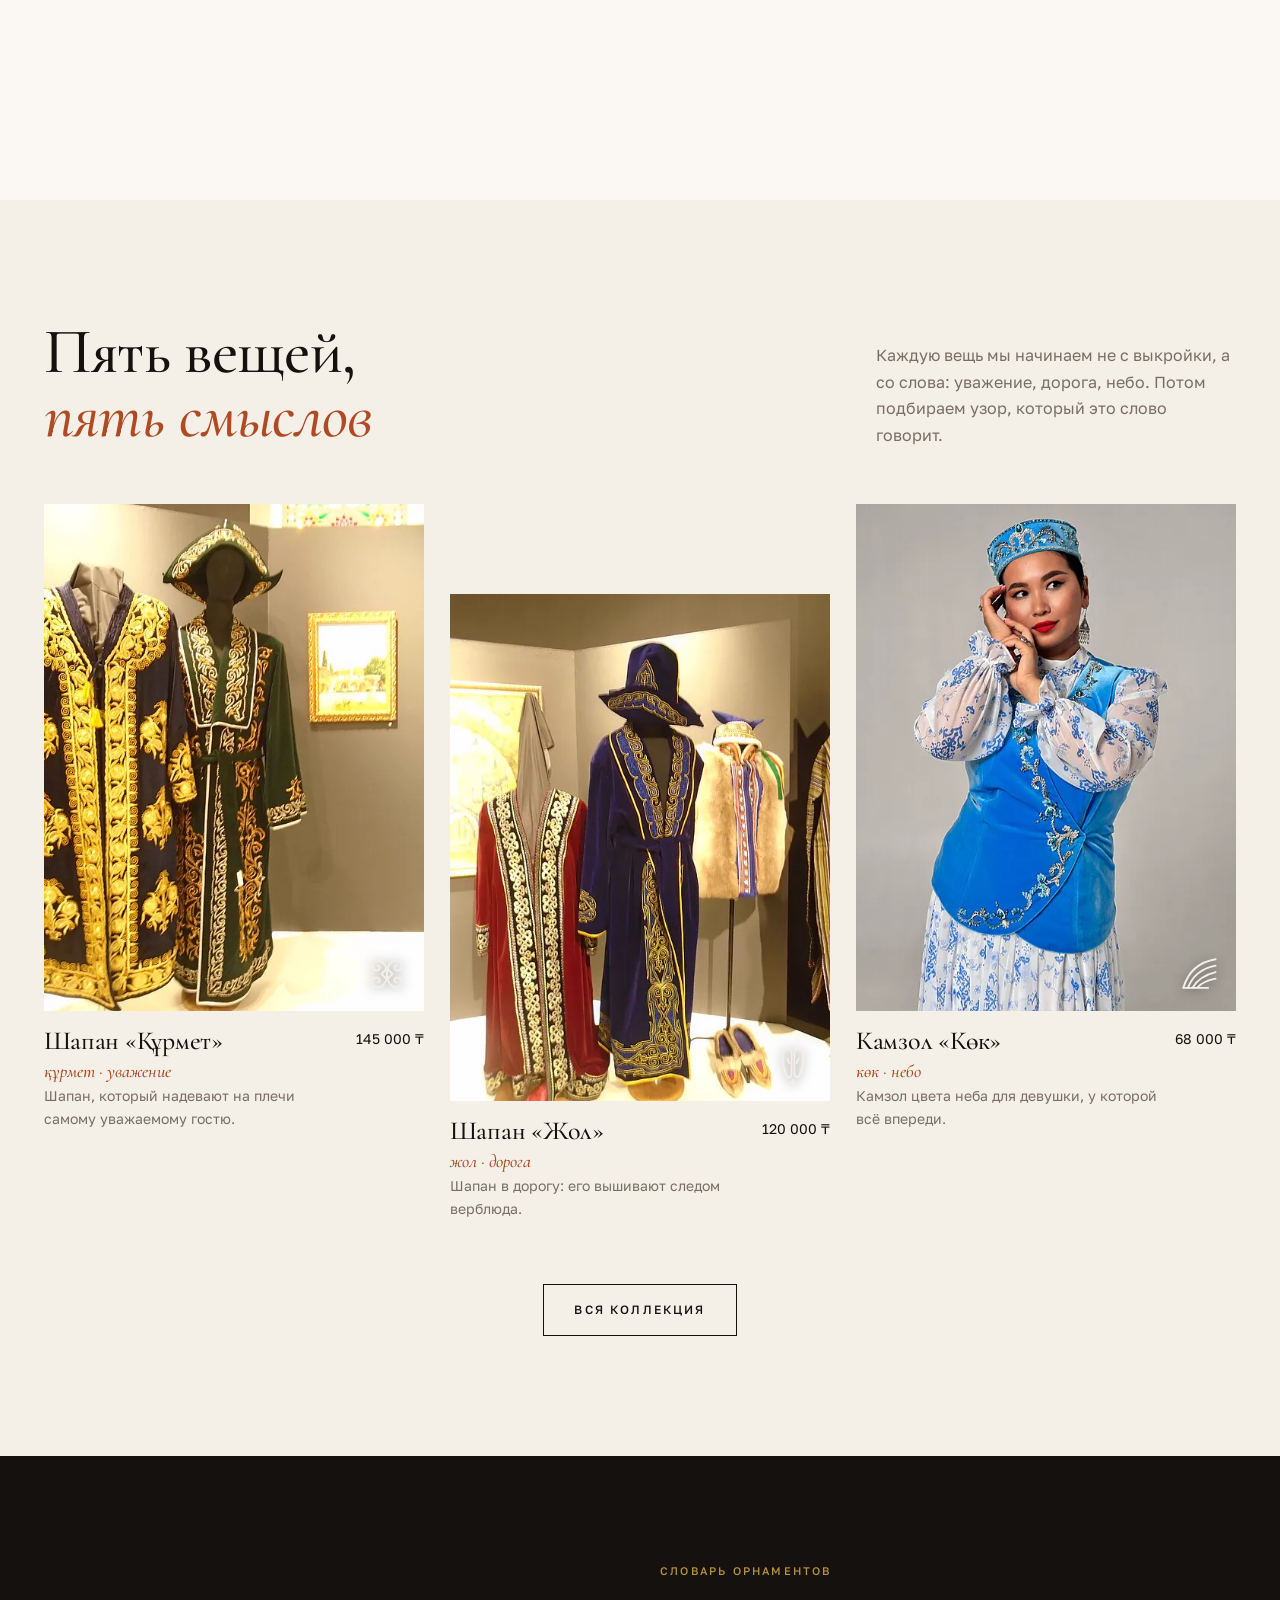
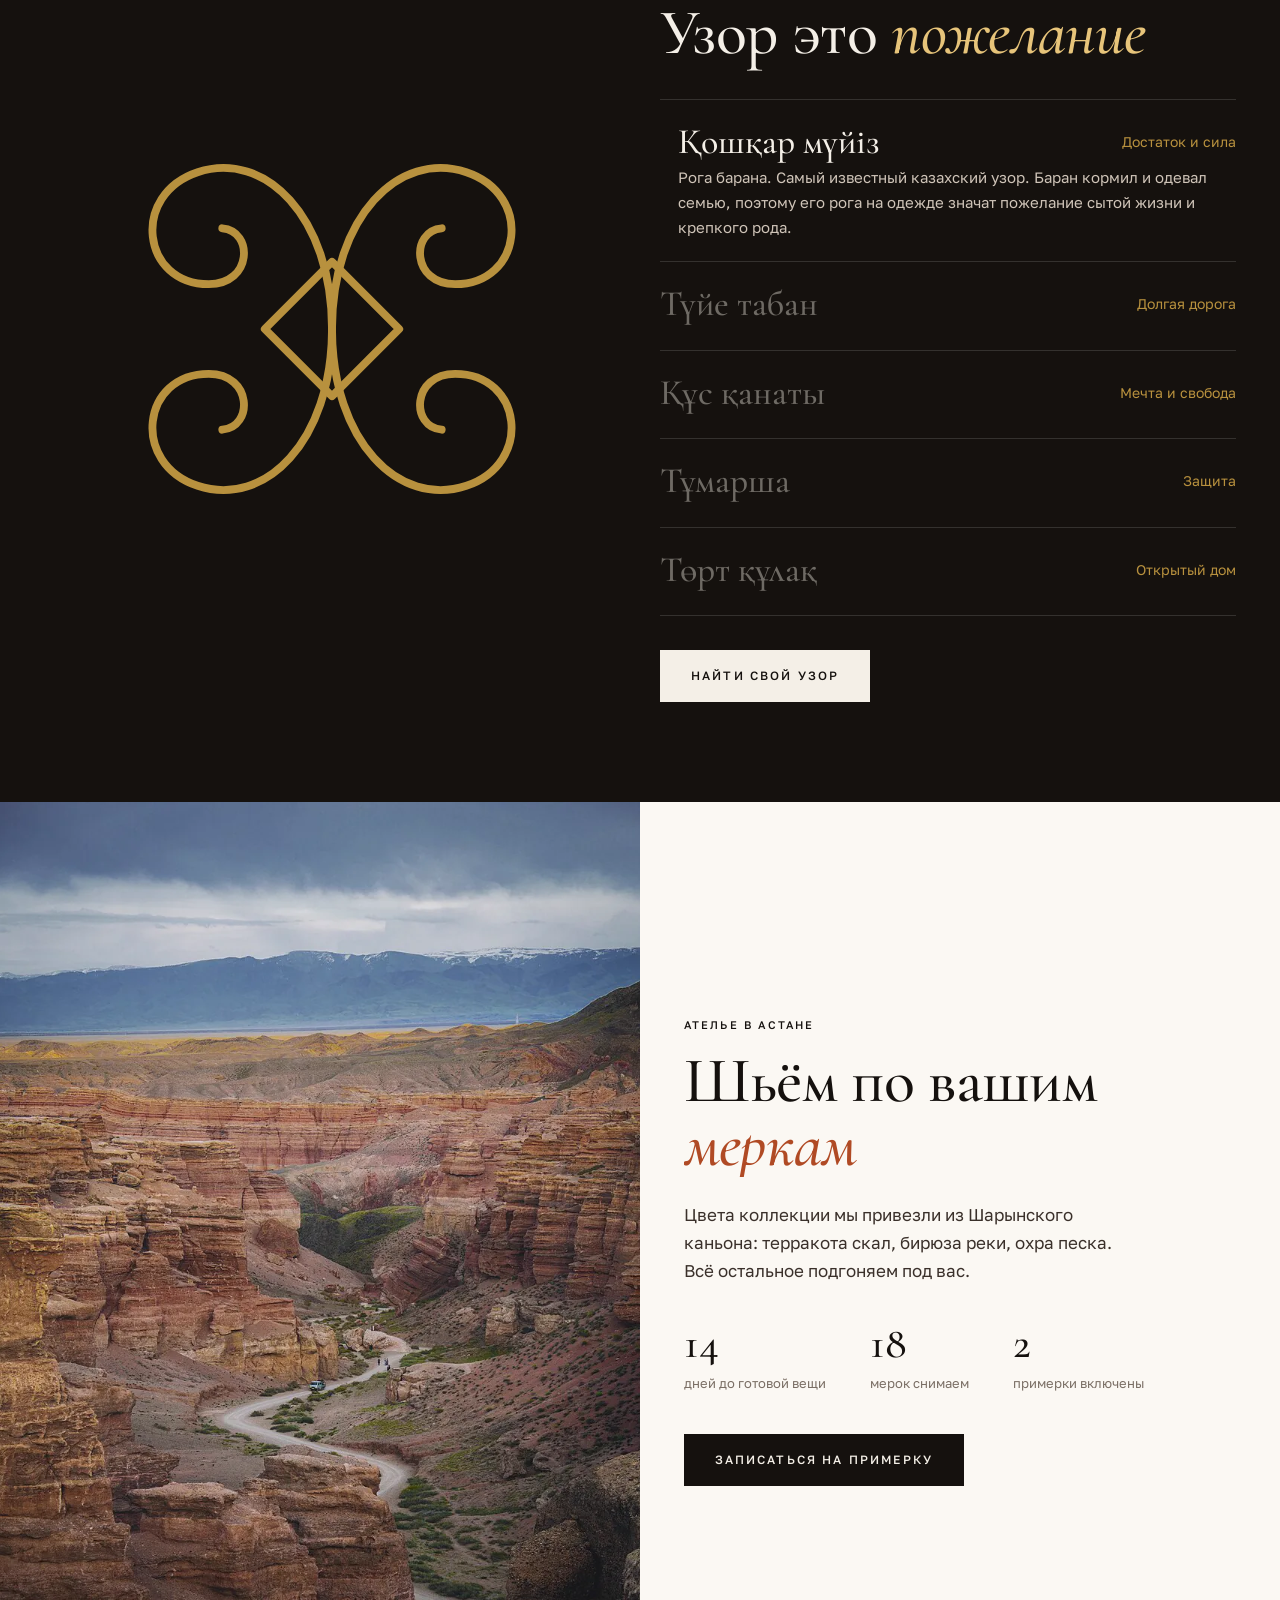
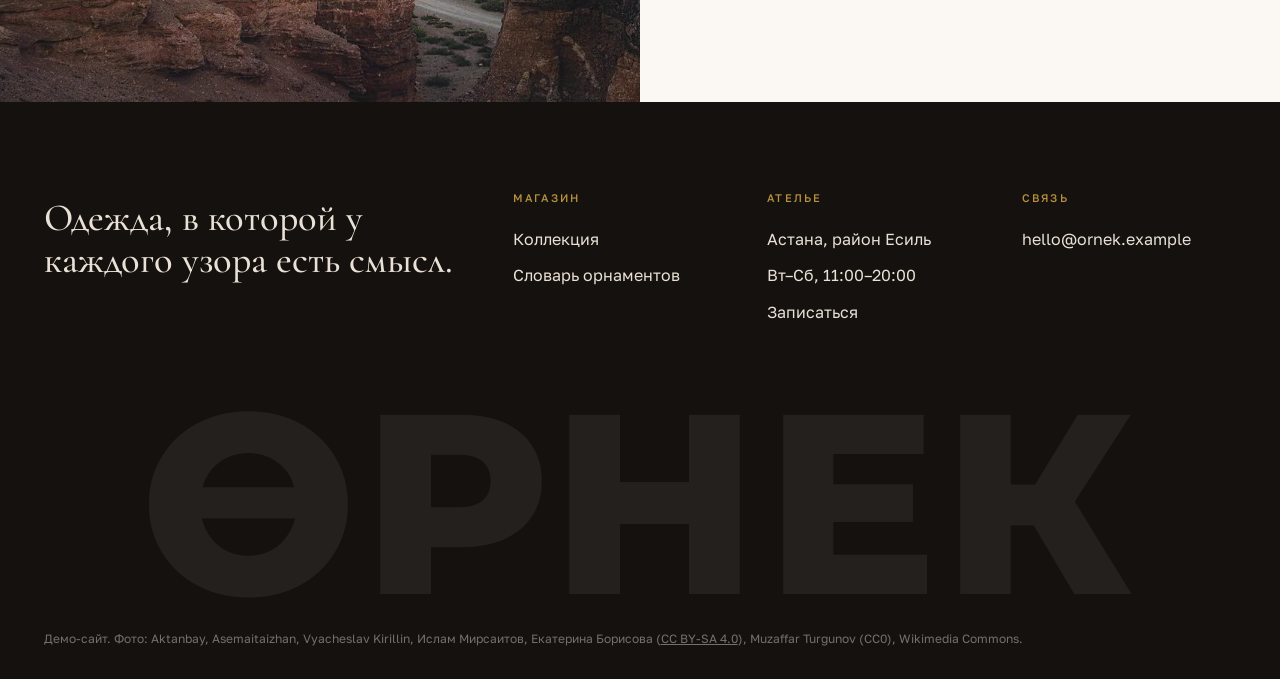
==== commit b1ae7179: "ÖRNEK demo: multi-page site, meaning of each garment, ornament dictionary, Kazakh-ready fonts Co-Aut" ====
--- a/demos/qazaq/index.html
+++ b/demos/qazaq/index.html
@@ -3,439 +3,149 @@
 <head>
 <meta charset="utf-8">
 <meta name="viewport" content="width=device-width, initial-scale=1">
-<title>ӨРНЕК — казахская одежда современного кроя</title>
-<meta name="description" content="Шапаны и камзолы современного кроя. Шьём вручную в Астане по вашим меркам за 14 дней.">
-<meta property="og:title" content="ӨРНЕК — казахская одежда современного кроя">
-<meta property="og:description" content="Шапаны и камзолы современного кроя. Шьём вручную в Астане.">
+<title>ӨРНЕК — одежда, в которой у каждого узора есть смысл</title>
+<meta name="description" content="Шапаны и камзолы современного кроя с казахскими орнаментами. У каждой вещи свой смысл. Шьём в Астане по меркам.">
+<meta property="og:title" content="ӨРНЕК — у каждой вещи есть смысл">
 <meta property="og:image" content="assets/img/photo-f182537137.webp">
-<meta name="theme-color" content="#B8502A">
-<link rel="icon" href="data:image/svg+xml,%3Csvg xmlns='http://www.w3.org/2000/svg' viewBox='0 0 100 100'%3E%3Crect width='100' height='100' fill='%23B8502A'/%3E%3Cpath d='M50 50C50 30 62 18 74 22 86 26 84 42 72 42 64 42 64 32 70 32M50 50C50 30 38 18 26 22 14 26 16 42 28 42 36 42 36 32 30 32M50 50C50 70 62 82 74 78 86 74 84 58 72 58 64 58 64 68 70 68M50 50C50 70 38 82 26 78 14 74 16 58 28 58 36 58 36 68 30 68' fill='none' stroke='%23F3EADB' stroke-width='6' stroke-linecap='round'/%3E%3C/svg%3E">
-<link rel="preconnect" href="https://fonts.googleapis.com">
-<link rel="preconnect" href="https://fonts.gstatic.com" crossorigin>
-<link href="https://fonts.googleapis.com/css2?family=Cormorant+Garamond:ital,wght@0,500;0,600;1,500&family=Manrope:wght@400;500;700&family=Montserrat:wght@500;800;900&display=swap" rel="stylesheet">
+<meta name="theme-color" content="#15110E">
+<link rel="icon" href="assets/icon.svg">
+<link rel="preconnect" href="https://fonts.googleapis.com"><link rel="preconnect" href="https://fonts.gstatic.com" crossorigin>
+<link href="https://fonts.googleapis.com/css2?family=Cormorant+Garamond:ital,wght@0,500;1,500&family=Golos+Text:wght@400;500&family=Montserrat:wght@800&display=swap" rel="stylesheet">
+<link rel="stylesheet" href="site.css">
 <style>
-:root{
-  --clay:#B8502A; --clay-d:#8E3A1C; --ink:#17110D; --ink-2:#2A201A; --cream:#F3EADB; --paper:#FBF6EE;
-  --teal:#2C7F7C; --gold:#C9A24A; --muted:#6E6157;
-  --wrap:min(1320px, 100% - 48px);
-  --ease:cubic-bezier(.2,.7,.1,1);
-}
-*{box-sizing:border-box;margin:0;padding:0}
-html{scroll-behavior:smooth}
-body{background:var(--paper);color:var(--ink);font:400 17px/1.6 Manrope,system-ui,sans-serif;-webkit-font-smoothing:antialiased;overflow-x:hidden}
-img{display:block;width:100%;height:100%;object-fit:cover}
-a{color:inherit}
-.wrap{width:var(--wrap);margin-inline:auto}
-.skip{position:absolute;left:-999px;top:8px;background:var(--ink);color:var(--cream);padding:10px 16px;z-index:100}
-.skip:focus{left:8px}
-:focus-visible{outline:2px solid var(--gold);outline-offset:3px}
-h2{font:500 clamp(40px,5.4vw,84px)/1.02 'Cormorant Garamond',serif;letter-spacing:-.01em}
-h2 em{color:var(--clay);font-style:italic}
-.kicker{font:500 12px/1 Montserrat,sans-serif;letter-spacing:.18em;text-transform:uppercase}
+.hero{height:100svh;min-height:600px;position:relative;display:grid;grid-template-columns:1fr 1fr;color:var(--bg);overflow:hidden}
+.hero .ph{overflow:hidden}
+.hero .ph img{animation:zoom 3.2s var(--ease) both}
+.hero .ph:nth-child(2) img{animation-delay:.15s}
+@keyframes zoom{from{transform:scale(1.25);filter:brightness(.4)}to{transform:none;filter:none}}
+.hero::after{content:"";position:absolute;inset:0;background:linear-gradient(180deg,#0000 35%,#000a 100%);pointer-events:none}
+.hero .txt{position:absolute;inset:auto 0 0;z-index:2;text-align:center;padding-bottom:clamp(40px,8vh,90px)}
+.hero h1 .rv>span{animation:up 1.2s var(--ease) both}
+.hero h1 .rv:nth-child(2)>span{animation-delay:.12s}
+@keyframes up{from{transform:translateY(105%)}to{transform:none}}
+.hero .cap,.hero .acts{animation:fade 1s .7s var(--ease) both}
+.hero .acts{margin-top:34px;display:flex;gap:12px;justify-content:center;flex-wrap:wrap}
+@keyframes fade{from{opacity:0;transform:translateY(14px)}}
+.hero h1{margin-top:20px}
+.hero h1 em{color:#E7C47A}
 
-/* buttons */
-.btn{display:inline-flex;align-items:center;gap:12px;min-height:52px;padding:0 26px;border-radius:999px;font:700 15px/1 Manrope;text-decoration:none;border:1.5px solid currentColor;cursor:pointer;transition:background .3s var(--ease),color .3s var(--ease),transform .2s var(--ease);will-change:transform}
-.btn svg{width:18px;transition:transform .3s var(--ease)}
-.btn:hover svg{transform:translateX(4px)}
-.btn:active{transform:scale(.96)!important}
-.btn-solid{background:var(--cream);color:var(--ink);border-color:var(--cream)}
-.btn-solid:hover{background:var(--ink);color:var(--cream);border-color:var(--ink)}
-.btn-line{color:var(--cream);background:transparent}
-.btn-line:hover{background:var(--cream);color:var(--clay)}
-.btn-dark{background:var(--ink);color:var(--cream);border-color:var(--ink)}
-.btn-dark:hover{background:var(--clay);border-color:var(--clay)}
+.mani{min-height:100svh;display:grid;place-items:center;padding:120px 0;background:var(--paper)}
+.mani p{font:500 clamp(30px,3.9vw,60px)/1.18 var(--serif);max-width:1100px;text-align:center}
+.mani .w{color:#15110e26;transition:color .4s}
+.mani .w.lit{color:var(--ink)}
+.mani .w.key.lit{color:var(--clay);font-style:italic}
+.mani .cap{display:block;text-align:center;margin-bottom:40px;color:var(--muted)}
 
-/* nav */
-.nav{position:fixed;inset:0 0 auto;z-index:50;transition:background .4s,color .4s,transform .4s var(--ease)}
-.nav .wrap{display:flex;align-items:center;justify-content:space-between;height:76px}
-.logo{font:800 22px/1 Montserrat;letter-spacing:.06em;text-decoration:none;display:flex;gap:10px;align-items:center}
-.logo svg{width:30px;height:30px}
-.nav ul{display:flex;gap:34px;list-style:none}
-.nav ul a{text-decoration:none;font-weight:500;font-size:15px;background:linear-gradient(currentColor,currentColor) 0 100%/0 1.5px no-repeat;transition:background-size .35s var(--ease);padding:6px 0}
-.nav ul a:hover{background-size:100% 1.5px}
-.nav{color:var(--cream)}
-.nav.solid{background:rgba(251,246,238,.92);backdrop-filter:blur(10px);color:var(--ink)}
-.nav.hide{transform:translateY(-100%)}
-.nav .btn{min-height:44px;padding:0 20px;font-size:14px}
-.nav.solid .btn-line{color:var(--ink)}
-.nav.solid .btn-line:hover{background:var(--ink);color:var(--cream)}
+.five{padding:120px 0}
+.five .head{display:flex;justify-content:space-between;align-items:end;gap:30px;margin-bottom:56px}
+.five .head p{max-width:360px;color:var(--muted)}
+.grid3{display:grid;grid-template-columns:repeat(3,1fr);gap:clamp(16px,2vw,32px)}
+.grid3 .tile:nth-child(2){margin-top:90px}
 
-/* hero */
-.hero{min-height:100svh;background:var(--clay);color:var(--cream);position:relative;overflow:hidden;display:flex;align-items:center}
-.hero .wrap{display:grid;grid-template-columns:1.15fr .85fr;gap:56px;align-items:center;padding:110px 0 60px}
-.word{font:800 clamp(72px,13.5vw,210px)/.86 Montserrat,sans-serif;letter-spacing:-.03em;display:flex;overflow:hidden;padding-bottom:.06em;margin:22px 0 30px}
-.word span{display:inline-block;transform:translateY(105%);animation:rise 1.1s var(--ease) forwards}
-@keyframes rise{to{transform:none}}
-.hero h1{font:500 clamp(26px,2.6vw,38px)/1.18 'Cormorant Garamond',serif;max-width:560px}
-.hero h1 em{color:var(--gold);font-style:italic}
-.hero .meta{display:flex;gap:28px;margin:22px 0 38px;font-size:15px;opacity:.85}
-.hero .acts{display:flex;gap:14px;flex-wrap:wrap}
-.fade-in{opacity:0;transform:translateY(18px);animation:fin .9s var(--ease) forwards}
-@keyframes fin{to{opacity:1;transform:none}}
-.hero-pic{position:relative;aspect-ratio:3/4;max-height:78svh;justify-self:end;width:100%}
-.hero-pic .frame{position:absolute;inset:0;border-radius:220px 220px 8px 8px;overflow:hidden;clip-path:inset(100% 0 0 0);animation:open 1.4s .35s var(--ease) forwards}
-.hero-pic .frame img{transform:scale(1.18);animation:settle 2s .35s var(--ease) forwards}
-@keyframes open{to{clip-path:inset(0 0 0 0)}}
-@keyframes settle{to{transform:scale(1)}}
-.hero-orn{position:absolute;width:150%;left:-25%;top:-14%;color:var(--gold);opacity:.55;animation:spin 60s linear infinite;pointer-events:none}
-@keyframes spin{to{transform:rotate(360deg)}}
-.badge{position:absolute;left:-46px;bottom:56px;width:132px;height:132px;border-radius:50%;background:var(--ink);color:var(--cream);display:grid;place-items:center;text-align:center;font:500 12px/1.3 Manrope;opacity:0;animation:pop .8s 1.5s var(--ease) forwards}
-.badge b{display:block;font:800 30px/1 Montserrat;color:var(--gold)}
-@keyframes pop{from{opacity:0;transform:scale(.6) rotate(-20deg)}to{opacity:1;transform:none}}
-.scroll-hint{position:absolute;left:50%;bottom:22px;translate:-50% 0;font-size:12px;letter-spacing:.2em;text-transform:uppercase;opacity:.7}
-.scroll-hint::after{content:"";display:block;width:1px;height:34px;background:currentColor;margin:10px auto 0;animation:drip 1.8s ease-in-out infinite;transform-origin:top}
-@keyframes drip{0%{transform:scaleY(0)}50%{transform:scaleY(1)}100%{transform:scaleY(1);opacity:0}}
+.lang{background:var(--ink);color:var(--bg);min-height:100svh;display:grid;grid-template-columns:1fr 1fr;align-items:center;gap:40px;padding-block:100px}
+.lang .stage{aspect-ratio:1;max-width:560px;width:100%;justify-self:center;position:relative;color:var(--gold)}
+.lang .stage .orn{position:absolute;inset:0;stroke-width:1.4;opacity:0;transition:stroke-dashoffset 1.8s var(--ease),opacity .4s}
+.lang .stage .orn.on{opacity:1;stroke-dashoffset:0}
+.lang ol{list-style:none;border-top:1px solid #ffffff22}
+.lang li button{all:unset;box-sizing:border-box;cursor:pointer;display:grid;grid-template-columns:1fr auto;gap:4px 20px;width:100%;padding:22px 0;border-bottom:1px solid #ffffff22;transition:padding .4s var(--ease)}
+.lang li button:hover,.lang li button.on{padding-left:18px}
+.lang li button:focus-visible{outline:2px solid var(--gold)}
+.lang li b{font:500 clamp(28px,2.8vw,42px)/1.1 var(--serif);color:#f4efe766;transition:color .3s}
+.lang li button.on b,.lang li button:hover b{color:var(--bg)}
+.lang li span{align-self:center;font-size:14px;color:var(--gold)}
+.lang li small{grid-column:1/-1;font-size:15px;color:#cfc4b8;max-height:0;overflow:hidden;transition:max-height .5s var(--ease)}
+.lang li button.on small{max-height:120px}
+.lang h2{margin-bottom:34px}
+.lang .more{margin-top:34px}
 
-/* marquee */
-.marquee{background:var(--ink);color:var(--cream);overflow:hidden;padding:26px 0;border-block:1px solid #ffffff14}
-.marquee .track{display:flex;width:max-content;animation:mq 32s linear infinite}
-.marquee:hover .track{animation-play-state:paused}
-.marquee span{font:500 clamp(30px,4vw,56px)/1 'Cormorant Garamond',serif;font-style:italic;display:flex;align-items:center;gap:40px;padding-right:40px;white-space:nowrap}
-.marquee svg{width:34px;height:34px;color:var(--gold);flex:none}
-@keyframes mq{to{transform:translateX(-50%)}}
+.atl{display:grid;grid-template-columns:1fr 1fr;min-height:100svh;background:var(--paper)}
+.atl .ph{overflow:hidden}
+.atl .ph img{transition:transform 1.6s var(--ease)}
+.atl:hover .ph img{transform:scale(1.03)}
+.atl .t{display:flex;flex-direction:column;justify-content:center;padding:80px var(--pad)}
+.atl .t p{color:var(--ink-2);max-width:460px;margin:24px 0 36px;font-size:17px}
+.atl dl{display:grid;grid-template-columns:repeat(3,auto);justify-content:start;gap:8px 44px;margin-bottom:40px}
+.atl dt{font:500 44px/1 var(--serif)}
+.atl dd{font-size:13px;color:var(--muted);grid-row:2}
 
-/* reveal */
-.rv{overflow:hidden;display:block}
-.rv>span{display:block;transform:translateY(110%);transition:transform 1.1s var(--ease)}
-.in .rv>span{transform:none}
-.in .rv:nth-child(2)>span{transition-delay:.08s}
-.in .rv:nth-child(3)>span{transition-delay:.16s}
-
-/* collection */
-.coll{padding:120px 0}
-.coll-head{display:flex;justify-content:space-between;align-items:end;gap:40px;margin-bottom:56px}
-.coll-head p{max-width:380px;color:var(--muted)}
-.cards{display:grid;grid-template-columns:repeat(3,1fr);gap:28px}
-.card{text-decoration:none;display:block;cursor:none}
-.card .ph{aspect-ratio:3/4;overflow:hidden;border-radius:6px;background:var(--cream);position:relative}
-.card .ph img{transition:transform 1.2s var(--ease)}
-.card:hover .ph img{transform:scale(1.04)}
-.card .tag{position:absolute;top:14px;left:14px;background:var(--paper);font:700 12px/1 Manrope;padding:8px 12px;border-radius:99px}
-.card .row{display:flex;justify-content:space-between;align-items:baseline;margin-top:18px;gap:12px}
-.card h3{font:600 30px/1.1 'Cormorant Garamond',serif}
-.card .price{font:500 15px/1 Montserrat}
-.card p{color:var(--muted);font-size:15px;margin-top:6px}
-.dots{display:flex;gap:8px;margin-top:12px}
-.dots i{width:14px;height:14px;border-radius:50%;border:2px solid var(--paper);box-shadow:0 0 0 1px #0002}
-.card:nth-child(2){margin-top:80px}
-.cursor{position:fixed;left:0;top:0;width:96px;height:96px;margin:-48px 0 0 -48px;border-radius:50%;background:var(--clay);color:var(--cream);display:grid;place-items:center;font:700 13px/1 Manrope;pointer-events:none;z-index:60;scale:0;transition:scale .35s var(--ease)}
-.cursor.on{scale:1}
-
-/* lookbook */
-.look{background:var(--ink);color:var(--cream);height:400vh;position:relative}
-.look .stick{position:sticky;top:0;height:100svh;overflow:hidden;display:flex;flex-direction:column;justify-content:center}
-.look .bar{display:flex;justify-content:space-between;align-items:end;margin-bottom:44px}
-.look .bar p{max-width:340px;color:#cbbfb3}
-.look .progress{height:2px;background:#ffffff1f;margin-top:40px}
-.look .progress i{display:block;height:100%;width:100%;background:var(--gold);transform-origin:left;transform:scaleX(0)}
-.htrack{display:flex;gap:28px;padding-left:max(24px,(100vw - 1320px)/2);will-change:transform}
-.panel{flex:none;height:58svh;border-radius:6px;overflow:hidden;position:relative}
-.panel.w{width:min(78vw,860px)}
-.panel.p{width:min(60vw,400px)}
-.panel img{transform:scale(1.15)}
-.panel.sw{width:min(80vw,520px);display:grid;grid-template-rows:repeat(4,1fr)}
-.sw div{display:flex;justify-content:space-between;align-items:center;padding:0 28px;font:600 28px/1 'Cormorant Garamond',serif}
-.sw small{font:500 12px/1 Montserrat;letter-spacing:.12em;opacity:.8}
-.panel.txt{width:min(80vw,440px);display:flex;flex-direction:column;justify-content:flex-end;padding:0 8px 8px 0}
-.panel.txt b{font:800 clamp(80px,10vw,150px)/.9 Montserrat;color:var(--clay)}
-.panel.txt span{font:500 28px/1.2 'Cormorant Garamond',serif;font-style:italic;margin-top:18px}
-
-/* heritage */
-.her{padding:130px 0;background:var(--cream);position:relative;overflow:hidden}
-.her .wrap{display:grid;grid-template-columns:.9fr 1.1fr;gap:80px;align-items:center}
-.her .ph{aspect-ratio:4/5;overflow:hidden;border-radius:6px;position:relative}
-.her .ph img{filter:grayscale(1) contrast(1.1) brightness(.85);transform:scale(1.1);transition:filter 2.2s var(--ease),transform 2.4s var(--ease)}
-.her.in .ph img{filter:none;transform:none}
-.big{font:800 clamp(90px,12vw,190px)/.85 Montserrat;color:var(--clay);letter-spacing:-.04em}
-.her p{max-width:520px;color:var(--ink-2);margin-top:26px;font-size:18px}
-.her .orn{position:absolute;right:-120px;top:-120px;width:460px;color:var(--clay);opacity:.25}
-.orn{stroke-dasharray:1;stroke-dashoffset:1;transition:stroke-dashoffset 3s var(--ease)}
-.in>.orn{stroke-dashoffset:0}
-.facts{display:flex;gap:44px;margin-top:40px;padding-top:28px;border-top:1px solid #17110d26}
-.facts b{display:block;font:500 34px/1 Montserrat}
-.facts span{font-size:14px;color:var(--muted)}
-
-/* process */
-.proc{padding:130px 0;background:var(--paper);min-height:86svh}
-.steps{display:grid;grid-template-columns:repeat(3,1fr);gap:28px;margin-top:64px;counter-reset:s}
-.step{border-top:2px solid var(--ink);padding-top:26px;position:relative}
-.step .n{font:800 64px/1 Montserrat;color:transparent;-webkit-text-stroke:1.5px var(--clay);transition:color .5s var(--ease)}
-.step:hover .n{color:var(--clay)}
-.step h3{font:600 32px/1.1 'Cormorant Garamond',serif;margin:22px 0 10px}
-.step p{color:var(--muted)}
-.step::after{content:"";position:absolute;left:0;top:-2px;height:2px;width:100%;background:var(--clay);transform:scaleX(0);transform-origin:left;transition:transform 1.2s var(--ease)}
-.proc.in .step::after{transform:none}
-.proc.in .step:nth-child(2)::after{transition-delay:.25s}
-.proc.in .step:nth-child(3)::after{transition-delay:.5s}
-
-/* book */
-.book{background:var(--clay);color:var(--cream);padding:120px 0;position:relative;overflow:hidden}
-.book .wrap{display:grid;grid-template-columns:1fr 1fr;gap:80px;align-items:center}
-.book h2 em{color:var(--gold)}
-.book p{margin-top:22px;max-width:460px;opacity:.9}
-form{display:grid;gap:18px}
-label{display:grid;gap:8px;font-size:14px;font-weight:700}
-input,select{height:56px;border-radius:6px;border:1.5px solid #f3eadb66;background:#ffffff12;color:var(--cream);padding:0 18px;font:500 16px Manrope}
-select option{color:var(--ink)}
-input::placeholder{color:#f3eadb99}
-input:focus,select:focus{outline:none;border-color:var(--cream);background:#ffffff22}
-form .btn{justify-self:start;margin-top:6px}
-.book .orn{position:absolute;left:-160px;bottom:-200px;width:520px;color:var(--gold);opacity:.35}
-
-/* footer */
-footer{background:var(--ink);color:var(--cream);padding:90px 0 36px;overflow:hidden}
-.fgrid{display:grid;grid-template-columns:2fr 1fr 1fr;gap:40px}
-.fgrid h4{font:500 12px/1 Montserrat;letter-spacing:.16em;text-transform:uppercase;color:var(--gold);margin-bottom:18px}
-.fgrid a{text-decoration:none;display:block;padding:6px 0;background:linear-gradient(currentColor,currentColor) 0 90%/0 1px no-repeat;transition:background-size .35s var(--ease);width:max-content}
-.fgrid a:hover{background-size:100% 1px}
-.giant{font:800 clamp(90px,21vw,340px)/.8 Montserrat;letter-spacing:-.04em;margin-top:70px;color:#f3eadb14;white-space:nowrap}
-.credits{font-size:12px;color:#ffffff70;margin-top:26px;line-height:1.7}
-.credits a{color:inherit}
-
-@media (max-width:1023px){
-  .hero .wrap,.her .wrap,.book .wrap{grid-template-columns:1fr;gap:48px}
-  .hero-pic{max-height:none;max-width:520px;justify-self:center}
-  .badge{left:-10px}
-  .cards{grid-template-columns:1fr 1fr}
-  .card:nth-child(2){margin-top:0}
-  .nav ul{display:none}
-}
-@media (max-width:640px){
-  :root{--wrap:calc(100% - 32px)}
-  .hero .wrap{padding-top:100px}
-  .cards,.steps,.fgrid{grid-template-columns:1fr}
-  .coll-head,.look .bar{flex-direction:column;align-items:start}
-  .nav .btn{display:none}
-  .facts{flex-wrap:wrap;gap:24px}
-  .panel{height:52svh}
-  .btn{width:100%;justify-content:center}
-  .hero .meta{flex-direction:column;gap:6px}
-  .card{cursor:auto}
-}
-@media (prefers-reduced-motion:reduce){
-  *,*::before,*::after{animation:none!important;transition:none!important}
-  .word span,.rv>span{transform:none}
-  .hero-pic .frame{clip-path:none}.hero-pic .frame img{transform:none}
-  .fade-in,.badge{opacity:1;transform:none}
-  .orn{stroke-dashoffset:0}
-  .her .ph img{filter:none;transform:none}
+@media (max-width:900px){
+  .hero{grid-template-columns:1fr}.hero .ph:nth-child(2){display:none}
+  .grid3,.lang,.atl{grid-template-columns:1fr}
+  .grid3 .tile:nth-child(2){margin-top:0}
+  .five .head{flex-direction:column;align-items:start}
+  .atl .ph{aspect-ratio:4/3}
+  .hero .acts .btn{width:100%}
+  .atl dl{gap:8px 24px}
 }
 </style>
 </head>
-<body>
-<a class="skip" href="#main">К содержанию</a>
-<svg width="0" height="0" style="position:absolute" aria-hidden="true">
-  <defs>
-    <!-- қошқар мүйіз: four ram-horn curls round a centre -->
-    <g id="horn">
-      <path pathLength="1" d="M50 50C50 30 62 18 74 22 86 26 84 42 72 42 64 42 64 32 70 32"/>
-      <path pathLength="1" d="M50 50C50 30 38 18 26 22 14 26 16 42 28 42 36 42 36 32 30 32"/>
-      <path pathLength="1" d="M50 50C50 70 62 82 74 78 86 74 84 58 72 58 64 58 64 68 70 68"/>
-      <path pathLength="1" d="M50 50C50 70 38 82 26 78 14 74 16 58 28 58 36 58 36 68 30 68"/>
-      <path pathLength="1" d="M50 38 62 50 50 62 38 50Z"/>
-    </g>
-  </defs>
-</svg>
-
-<header class="nav" id="nav">
-  <div class="wrap">
-    <a class="logo" href="#top" aria-label="ӨРНЕК, на главную"><svg viewBox="0 0 100 100" fill="none" stroke="currentColor" stroke-width="6" stroke-linecap="round"><use href="#horn"/></svg>ӨРНЕК</a>
-    <nav aria-label="Главное меню"><ul>
-      <li><a href="#collection">Коллекция</a></li>
-      <li><a href="#look">Лукбук</a></li>
-      <li><a href="#heritage">История кроя</a></li>
-      <li><a href="#process">Как шьём</a></li>
-    </ul></nav>
-    <a class="btn btn-line" href="#book">Записаться на примерку</a>
-  </div>
-</header>
-
+<body data-over="1">
 <main id="main">
-<section class="hero" id="top" data-enter>
-  <div class="wrap">
-    <div>
-      <div class="kicker fade-in" style="animation-delay:.1s">Коллекция «Дала» · осень 2026</div>
-      <div class="word" aria-hidden="true"><span>Ө</span><span style="animation-delay:.07s">Р</span><span style="animation-delay:.14s">Н</span><span style="animation-delay:.21s">Е</span><span style="animation-delay:.28s">К</span></div>
-      <h1 class="fade-in" style="animation-delay:.7s">Шапаны и камзолы <em>современного кроя</em>. Шьём вручную в Астане по вашим меркам.</h1>
-      <div class="meta fade-in" style="animation-delay:.85s"><span>Готово за 14 дней</span><span>Бархат, шерсть, шёлк</span><span>Две примерки включены</span></div>
-      <div class="acts fade-in" style="animation-delay:1s">
-        <a class="btn btn-solid mag" href="#collection">Смотреть коллекцию <svg viewBox="0 0 24 24" fill="none" stroke="currentColor" stroke-width="2"><path d="M4 12h16m-6-6 6 6-6 6"/></svg></a>
-        <a class="btn btn-line mag" href="#book">Записаться на примерку</a>
-      </div>
-    </div>
-    <div class="hero-pic">
-      <svg class="hero-orn" viewBox="0 0 100 100" fill="none" stroke="currentColor" stroke-width=".5" aria-hidden="true"><use href="#horn"/></svg>
-      <div class="frame"><img src="assets/img/photo-f182537137.webp" srcset="assets/img/photo-f182537137-500.webp 500w, assets/img/photo-f182537137-960.webp 960w, assets/img/photo-f182537137.webp 1280w" sizes="(max-width:1023px) 90vw, 40vw" width="1280" height="1910" alt="Девушка в бирюзовом шапане с орнаментом и в тюбетейке держит блюдо с баурсаками" fetchpriority="high" data-source="stand-in" data-subject="hero"></div>
-      <div class="badge"><div><b>14</b>дней<br>до готового<br>шапана</div></div>
-    </div>
-  </div>
-  <div class="scroll-hint" aria-hidden="true">Листайте</div>
-</section>
-
-<div class="marquee" aria-hidden="true"><div class="track">
-  <span>шапан <svg viewBox="0 0 100 100" fill="none" stroke="currentColor" stroke-width="7" stroke-linecap="round"><use href="#horn"/></svg> камзол <svg viewBox="0 0 100 100" fill="none" stroke="currentColor" stroke-width="7" stroke-linecap="round"><use href="#horn"/></svg> кимешек <svg viewBox="0 0 100 100" fill="none" stroke="currentColor" stroke-width="7" stroke-linecap="round"><use href="#horn"/></svg> белдемше <svg viewBox="0 0 100 100" fill="none" stroke="currentColor" stroke-width="7" stroke-linecap="round"><use href="#horn"/></svg> тақия <svg viewBox="0 0 100 100" fill="none" stroke="currentColor" stroke-width="7" stroke-linecap="round"><use href="#horn"/></svg></span>
-  <span>шапан <svg viewBox="0 0 100 100" fill="none" stroke="currentColor" stroke-width="7" stroke-linecap="round"><use href="#horn"/></svg> камзол <svg viewBox="0 0 100 100" fill="none" stroke="currentColor" stroke-width="7" stroke-linecap="round"><use href="#horn"/></svg> кимешек <svg viewBox="0 0 100 100" fill="none" stroke="currentColor" stroke-width="7" stroke-linecap="round"><use href="#horn"/></svg> белдемше <svg viewBox="0 0 100 100" fill="none" stroke="currentColor" stroke-width="7" stroke-linecap="round"><use href="#horn"/></svg> тақия <svg viewBox="0 0 100 100" fill="none" stroke="currentColor" stroke-width="7" stroke-linecap="round"><use href="#horn"/></svg></span>
-</div></div>
-
-<section class="coll" id="collection">
-  <div class="wrap">
-    <div class="coll-head io">
-      <h2><span class="rv"><span>Коллекция</span></span><span class="rv"><span><em>«Дала»</em></span></span></h2>
-      <p>Три вещи на каждый день и на той. Орнамент вышит вручную, подкладка из шёлка, пуговицы из латуни.</p>
-    </div>
-    <div class="cards">
-      <a class="card" href="#book">
-        <div class="ph"><img src="assets/img/photo-f159240533-960.webp" srcset="assets/img/photo-f159240533-500.webp 500w, assets/img/photo-f159240533-960.webp 960w, assets/img/photo-f159240533.webp 1280w" sizes="(max-width:640px) 100vw, (max-width:1023px) 50vw, 33vw" width="960" height="1280" alt="Девушка в ярко-синем бархатном камзоле поверх белого платья с синим узором" loading="lazy" data-source="stand-in" data-subject="product"><span class="tag">Новинка</span></div>
-        <div class="row"><h3>Камзол «Көк»</h3><span class="price" data-assumed>68 000 ₸</span></div>
-        <p>Бархат, вышивка серебряной нитью</p>
-        <div class="dots"><i style="background:#1F6FC4"></i><i style="background:#2C7F7C"></i><i style="background:#17110D"></i></div>
-      </a>
-      <a class="card" href="#book">
-        <div class="ph"><img src="assets/img/photo-f155067557-960.webp" srcset="assets/img/photo-f155067557-500.webp 500w, assets/img/photo-f155067557-960.webp 960w" sizes="(max-width:640px) 100vw, (max-width:1023px) 50vw, 33vw" width="960" height="1280" alt="Два тёмных шапана с крупной золотой вышивкой на манекенах" loading="lazy" data-source="stand-in" data-subject="product"></div>
-        <div class="row"><h3>Шапан «Алтын»</h3><span class="price" data-assumed>145 000 ₸</span></div>
-        <p>Шерсть, золотое шитьё по всей поле</p>
-        <div class="dots"><i style="background:#17110D"></i><i style="background:#2F4A2E"></i></div>
-      </a>
-      <a class="card" href="#book">
-        <div class="ph"><img src="assets/img/photo-f155067695-960.webp" srcset="assets/img/photo-f155067695-500.webp 500w, assets/img/photo-f155067695-960.webp 960w" sizes="(max-width:640px) 100vw, (max-width:1023px) 50vw, 33vw" width="960" height="1280" alt="Красный и тёмно-синий шапаны с золотой тесьмой рядом с меховой жилеткой" loading="lazy" data-source="stand-in" data-subject="product"></div>
-        <div class="row"><h3>Шапан «Түн»</h3><span class="price" data-assumed>120 000 ₸</span></div>
-        <p>Бархат, тесьма ручной работы</p>
-        <div class="dots"><i style="background:#22265E"></i><i style="background:#9C1F24"></i></div>
-      </a>
-    </div>
+<section class="hero" data-enter>
+  <div class="ph"><img src="assets/img/photo-f182537137.webp" srcset="assets/img/photo-f182537137-500.webp 500w, assets/img/photo-f182537137-960.webp 960w, assets/img/photo-f182537137.webp 1280w" sizes="(max-width:900px) 100vw, 50vw" width="1280" height="1910" alt="Девушка в бирюзовом шапане и тюбетейке с блюдом баурсаков" fetchpriority="high"></div>
+  <div class="ph"><img src="assets/img/photo-f182536818-960.webp" srcset="assets/img/photo-f182536818-500.webp 500w, assets/img/photo-f182536818-960.webp 960w" sizes="50vw" width="960" height="1433" alt="Девушка в длинном шапане с поясом у решётки юрты" fetchpriority="high"></div>
+  <div class="txt px">
+    <span class="cap">Коллекция «Дала» · осень 2026</span>
+    <h1><span class="rv"><span>У каждой вещи</span></span><span class="rv"><span>есть <em>смысл</em></span></span></h1>
+    <div class="acts"><a class="btn light" href="collection.html">Смотреть коллекцию</a><a class="btn light" style="background:transparent;color:var(--bg)" href="ornaments.html">Найти свой узор</a></div>
   </div>
 </section>
 
-<section class="look" id="look">
-  <div class="stick">
-    <div class="wrap bar">
-      <h2><span class="rv"><span>Цвета взяли</span></span><span class="rv"><span>у <em>Шарына</em></span></span></h2>
-      <p>Терракота скал, бирюза реки, охра песка. Мы ездили в каньон за палитрой, а не за фото.</p>
-    </div>
-    <div class="htrack" id="htrack">
-      <div class="panel w"><img src="assets/img/photo-f119326321.webp" srcset="assets/img/photo-f119326321-500.webp 500w, assets/img/photo-f119326321-960.webp 960w, assets/img/photo-f119326321.webp 1280w" sizes="80vw" alt="Красные скалы Шарынского каньона и дорога на дне" loading="lazy" data-source="stand-in" data-subject="setting"></div>
-      <div class="panel p"><img src="assets/img/photo-f182536818-960.webp" srcset="assets/img/photo-f182536818-500.webp 500w, assets/img/photo-f182536818-960.webp 960w" sizes="40vw" alt="Девушка в бирюзовом шапане с длинным поясом у решётки юрты" loading="lazy" data-source="stand-in" data-subject="look"></div>
-      <div class="panel sw">
-        <div style="background:#B8502A">Терракота <small>ҚЫЗЫЛ ТАС</small></div>
-        <div style="background:#2C7F7C">Бирюза <small>ШАРЫН СУЫ</small></div>
-        <div style="background:#C9A24A;color:#17110D">Охра <small>ҚҰМ</small></div>
-        <div style="background:#2A201A;border:1px solid #ffffff22">Ночь <small>ТҮН</small></div>
-      </div>
-      <div class="panel w"><img src="assets/img/photo-f119584412.webp" srcset="assets/img/photo-f119584412-500.webp 500w, assets/img/photo-f119584412-960.webp 960w, assets/img/photo-f119584412.webp 1280w" sizes="80vw" alt="Песчаные стены каньона под синим небом" loading="lazy" data-source="stand-in" data-subject="setting"></div>
-      <div class="panel txt"><b>4</b><span>цвета каньона в каждой вещи коллекции</span></div>
-    </div>
-    <div class="wrap progress"><i id="prog"></i></div>
+<section class="mani px" id="mani">
+  <div><span class="cap">Почему ӨРНЕК</span>
+  <p id="maniText">Казахи не вышивали узор просто так. Рога барана желали <k>достатка</k>. След верблюда желал <k>долгой дороги</k>. Крыло птицы желало <k>мечты</k>. Мы шьём современную одежду и оставляем в ней этот <k>язык</k>.</p></div>
+</section>
+
+<section class="five px">
+  <div class="head io">
+    <h2><span class="rv"><span>Пять вещей,</span></span><span class="rv"><span><em>пять смыслов</em></span></span></h2>
+    <p>Каждую вещь мы начинаем не с выкройки, а со слова: уважение, дорога, небо. Потом подбираем узор, который это слово говорит.</p>
+  </div>
+  <div class="grid3" id="three"></div>
+  <p style="text-align:center;margin-top:64px"><a class="btn ghost" href="collection.html">Вся коллекция</a></p>
+</section>
+
+<section class="lang px io">
+  <div class="stage" id="stage"></div>
+  <div>
+    <span class="cap" style="color:var(--gold)">Словарь орнаментов</span>
+    <h2 style="margin-top:18px">Узор это <em style="color:#E7C47A">пожелание</em></h2>
+    <ol id="olist"></ol>
+    <a class="btn light more" href="ornaments.html">Найти свой узор</a>
   </div>
 </section>
 
-<section class="her io" id="heritage">
-  <svg class="orn" viewBox="0 0 100 100" fill="none" stroke="currentColor" stroke-width="1.2" stroke-linecap="round" aria-hidden="true"><use href="#horn"/></svg>
-  <div class="wrap">
-    <div class="ph"><img src="assets/img/photo-f171066086.webp" srcset="assets/img/photo-f171066086-500.webp 500w, assets/img/photo-f171066086-960.webp 960w, assets/img/photo-f171066086.webp 1280w" sizes="(max-width:1023px) 100vw, 45vw" width="1280" height="1910" alt="Старинный шапан XVIII века с тонким узором под музейным стеклом" loading="lazy" data-source="stand-in" data-subject="heritage"></div>
-    <div>
-      <div class="big">XVIII</div>
-      <h2 style="margin-top:20px"><span class="rv"><span>Крой из музея,</span></span><span class="rv"><span><em>посадка ваша</em></span></span></h2>
-      <p>Мы изучили шапан Казыбек би: длину полы, разрез рукава, порядок узора. Форму оставили как была, а ткань и посадку сделали под город, машину и офис.</p>
-      <div class="facts">
-        <div><b data-count="300">0</b><span>лет крою</span></div>
-        <div><b data-count="40">0</b><span>видов ткани</span></div>
-        <div><b data-count="2">0</b><span>примерки</span></div>
-      </div>
-    </div>
-  </div>
-</section>
-
-<section class="proc io" id="process">
-  <div class="wrap">
-    <h2><span class="rv"><span>Сошьём</span></span><span class="rv"><span>за <em>14 дней</em></span></span></h2>
-    <div class="steps">
-      <div class="step"><div class="n">01</div><h3>Мерки</h3><p>Полчаса в ателье. Снимаем 18 мерок и подбираем длину полы под ваш рост.</p></div>
-      <div class="step"><div class="n">02</div><h3>Ткань и узор</h3><p>Выбираете ткань из сорока образцов и орнамент: қошқар мүйіз, түйе табан или свой.</p></div>
-      <div class="step"><div class="n">03</div><h3>Примерка</h3><p>Две примерки по ходу работы. На пятнадцатый день забираете готовую вещь.</p></div>
-    </div>
-  </div>
-</section>
-
-<section class="book io" id="book">
-  <svg class="orn" viewBox="0 0 100 100" fill="none" stroke="currentColor" stroke-width="1" stroke-linecap="round" aria-hidden="true"><use href="#horn"/></svg>
-  <div class="wrap">
-    <div>
-      <h2><span class="rv"><span>Запишитесь</span></span><span class="rv"><span><em>на примерку</em></span></span></h2>
-      <p>Оставьте контакт, и мы напишем в течение дня, чтобы выбрать удобное время в ателье.</p>
-    </div>
-    <form id="form" action="mailto:hello@ornek.example" method="post" enctype="text/plain">
-      <label>Имя<input name="name" required autocomplete="name" placeholder="Как к вам обращаться"></label>
-      <label>Телефон или Telegram<input name="contact" required placeholder="@username"></label>
-      <label>Что хотите сшить<select name="item"><option>Камзол «Көк»</option><option>Шапан «Алтын»</option><option>Шапан «Түн»</option><option>Своя идея</option></select></label>
-      <button class="btn btn-solid mag" type="submit">Отправить заявку <svg viewBox="0 0 24 24" fill="none" stroke="currentColor" stroke-width="2"><path d="M4 12h16m-6-6 6 6-6 6"/></svg></button>
-    </form>
+<section class="atl">
+  <div class="ph"><img src="assets/img/photo-f119326321-960.webp" srcset="assets/img/photo-f119326321-500.webp 500w, assets/img/photo-f119326321-960.webp 960w, assets/img/photo-f119326321.webp 1280w" sizes="(max-width:900px) 100vw, 50vw" alt="Красные скалы Шарынского каньона" loading="lazy"></div>
+  <div class="t io">
+    <span class="cap">Ателье в Астане</span>
+    <h2 style="margin-top:18px"><span class="rv"><span>Шьём по вашим</span></span><span class="rv"><span><em>меркам</em></span></span></h2>
+    <p>Цвета коллекции мы привезли из Шарынского каньона: терракота скал, бирюза реки, охра песка. Всё остальное подгоняем под вас.</p>
+    <dl><dt>14</dt><dd>дней до готовой вещи</dd><dt>18</dt><dd>мерок снимаем</dd><dt>2</dt><dd>примерки включены</dd></dl>
+    <div><a class="btn" href="atelier.html#book">Записаться на примерку</a></div>
   </div>
 </section>
 </main>
 
-<footer>
-  <div class="wrap">
-    <div class="fgrid">
-      <div><a class="logo" href="#top" style="background:none"><svg viewBox="0 0 100 100" fill="none" stroke="currentColor" stroke-width="6" stroke-linecap="round"><use href="#horn"/></svg>ӨРНЕК</a><p style="margin-top:18px;max-width:340px;color:#cbbfb3">Казахская одежда современного кроя. Ателье в Астане.</p></div>
-      <div><h4>Ателье</h4><p>Астана, район Есиль</p><p data-assumed>Вт–Сб, 11:00–20:00</p></div>
-      <div><h4>Связаться</h4><a href="#book">Записаться на примерку</a><a href="mailto:hello@ornek.example">hello@ornek.example</a></div>
-    </div>
-    <div class="giant" aria-hidden="true">ӨРНЕК</div>
-    <p class="credits">Демо-сайт. Фото: Aktanbay, Asemaitaizhan, Vyacheslav Kirillin, Ислам Мирсаитов, Екатерина Борисова (<a href="https://creativecommons.org/licenses/by-sa/4.0/">CC BY-SA 4.0</a>), Muzaffar Turgunov (CC0), Wikimedia Commons.</p>
-  </div>
-</footer>
+<script src="data.js"></script>
+<script src="site.js"></script>
+<script>
+document.getElementById('three').innerHTML = ITEMS.slice(0,3).map(it => tile(it)).join('');
 
-<div class="cursor" id="cursor" aria-hidden="true">Смотреть</div>
+// manifesto: words light up as the paragraph passes
+const mt = document.getElementById('maniText');
+mt.innerHTML = mt.innerHTML.replace(/<k>(.*?)<\/k>/g, (m, w) => w.split(' ').map(x => '\u0001' + x).join(' ')).split(' ').map(w => w.startsWith('\u0001') ? `<span class="w key">${w.slice(1)}</span>` : `<span class="w">${w}</span>`).join(' ');
+const words = [...mt.querySelectorAll('.w')];
+const lightUp = () => { const r = mt.getBoundingClientRect(); const p = Math.min(1, Math.max(0, (innerHeight * .85 - r.top) / (r.height + innerHeight * .35))); const n = Math.round(p * words.length); words.forEach((w, i) => w.classList.toggle('lit', i < n)); };
+reduce ? words.forEach(w => w.classList.add('lit')) : (addEventListener('scroll', lightUp, {passive:true}), lightUp());
 
-<script>
-const reduce = matchMedia('(prefers-reduced-motion: reduce)').matches;
-
-// nav: solid after hero, hides on scroll down
-const nav = document.getElementById('nav'); let lastY = 0;
-addEventListener('scroll', () => {
-  const y = scrollY;
-  nav.classList.toggle('solid', y > innerHeight * .85);
-  nav.classList.toggle('hide', y > lastY && y > innerHeight);
-  lastY = y;
-}, {passive:true});
-
-// one-time reveals + count-ups
-const io = new IntersectionObserver(es => es.forEach(e => {
-  if (!e.isIntersecting) return;
-  e.target.classList.add('in'); io.unobserve(e.target);
-  e.target.querySelectorAll('[data-count]').forEach(el => {
-    const to = +el.dataset.count, t0 = performance.now();
-    const step = t => { const k = Math.min(1, (t - t0) / 1600); el.textContent = Math.round(to * (1 - Math.pow(1 - k, 3))); if (k < 1) requestAnimationFrame(step); };
-    reduce ? el.textContent = to : requestAnimationFrame(step);
-  });
-}), {threshold:.25});
-document.querySelectorAll('.io, .look .bar').forEach(el => io.observe(el));
-
-// lookbook: vertical scroll drives the horizontal track
-const look = document.getElementById('look'), track = document.getElementById('htrack'), prog = document.getElementById('prog');
-const imgs = [...track.querySelectorAll('img')];
-function moveTrack(){
-  const r = look.getBoundingClientRect(), total = look.offsetHeight - innerHeight;
-  const p = Math.min(1, Math.max(0, -r.top / total));
-  const dist = track.scrollWidth - innerWidth + Math.max(24, (innerWidth - 1320) / 2);
-  track.style.transform = `translate3d(${-p * dist}px,0,0)`;
-  prog.style.transform = `scaleX(${p})`;
-  imgs.forEach(im => { const b = im.parentElement.getBoundingClientRect(); const c = (b.left + b.width / 2 - innerWidth / 2) / innerWidth; im.style.transform = `scale(1.15) translateX(${c * -6}%)`; });
-}
-if (!reduce) { addEventListener('scroll', () => requestAnimationFrame(moveTrack), {passive:true}); addEventListener('resize', moveTrack); moveTrack(); }
-else { look.style.height = 'auto'; track.parentElement.style.position = 'static'; track.style.overflowX = 'auto'; }
-
-// cursor label over product cards
-const cur = document.getElementById('cursor');
-if (matchMedia('(pointer:fine)').matches) {
-  addEventListener('pointermove', e => { cur.style.transform = `translate(${e.clientX}px,${e.clientY}px)`; });
-  document.querySelectorAll('.card').forEach(c => { c.addEventListener('pointerenter', () => cur.classList.add('on')); c.addEventListener('pointerleave', () => cur.classList.remove('on')); });
-  // magnetic buttons
-  if (!reduce) document.querySelectorAll('.mag').forEach(b => {
-    b.addEventListener('pointermove', e => { const r = b.getBoundingClientRect(); b.style.transform = `translate(${(e.clientX - r.left - r.width / 2) * .18}px,${(e.clientY - r.top - r.height / 2) * .3}px)`; });
-    b.addEventListener('pointerleave', () => b.style.transform = '');
-  });
-}
+// ornament list: choose one, it draws itself
+const keys = Object.keys(ORN), stage = document.getElementById('stage'), ol = document.getElementById('olist');
+stage.innerHTML = keys.map(k => svgOrn(k)).join('');
+ol.innerHTML = keys.map(k => `<li><button type="button" data-k="${k}"><b>${ORN[k].kz}</b><span>${ORN[k].means}</span><small>${ORN[k].ru}. ${ORN[k].text}</small></button></li>`).join('');
+const pick = k => { stage.querySelectorAll('.orn').forEach((s, i) => s.classList.toggle('on', keys[i] === k)); ol.querySelectorAll('button').forEach(b => b.classList.toggle('on', b.dataset.k === k)); };
+ol.querySelectorAll('button').forEach(b => { b.onmouseenter = b.onfocus = b.onclick = () => pick(b.dataset.k); });
+pick('horn');
 </script>
 </body>
 </html>
--- a/demos/qazaq/site.css
+++ b/demos/qazaq/site.css
@@ -0,0 +1,101 @@
+@view-transition{navigation:auto}
+::view-transition-old(root),::view-transition-new(root){animation-duration:.5s}
+:root{
+  --bg:#F4EFE7; --paper:#FBF8F3; --ink:#15110E; --ink-2:#3A302A; --muted:#7A6E64; --line:#15110E1f;
+  --clay:#B04A24; --gold:#B8913E; --teal:#2C7F7C;
+  --pad:clamp(16px,3.4vw,48px);
+  --ease:cubic-bezier(.2,.7,.1,1);
+  --serif:'Cormorant Garamond',Georgia,serif; --sans:'Golos Text',system-ui,sans-serif;
+}
+*{box-sizing:border-box;margin:0;padding:0}
+body{background:var(--bg);color:var(--ink);font:400 16px/1.65 var(--sans);-webkit-font-smoothing:antialiased;overflow-x:hidden}
+img{display:block;width:100%;height:100%;object-fit:cover}
+a{color:inherit;text-decoration:none}
+.skip{position:absolute;left:-999px;top:8px;background:var(--ink);color:var(--bg);padding:10px 16px;z-index:200}
+.skip:focus{left:8px}
+:focus-visible{outline:2px solid var(--clay);outline-offset:3px}
+.px{padding-inline:var(--pad)!important}
+.cap{font:500 11px/1.2 var(--sans);letter-spacing:.2em;text-transform:uppercase}
+.serif{font-family:var(--serif)}
+h1,h2,h3{font-family:var(--serif);font-weight:500;letter-spacing:-.01em}
+h1{font-size:clamp(46px,7.4vw,120px);line-height:.95}
+h2{font-size:clamp(38px,5vw,76px);line-height:1}
+h3{font-size:clamp(26px,2.4vw,34px);line-height:1.1}
+em{font-style:italic;color:var(--clay)}
+.u{background:linear-gradient(currentColor,currentColor) 0 100%/0 1px no-repeat;transition:background-size .4s var(--ease);padding-bottom:2px}
+.u:hover,a:hover>.u{background-size:100% 1px}
+.btn{display:inline-flex;align-items:center;justify-content:center;gap:14px;min-height:52px;padding:0 30px;border:1px solid var(--ink);background:var(--ink);color:var(--bg);font:500 12px/1 var(--sans);letter-spacing:.18em;text-transform:uppercase;cursor:pointer;transition:background .35s var(--ease),color .35s var(--ease),transform .15s}
+.btn:hover{background:transparent;color:var(--ink)}
+.btn:active{transform:scale(.97)}
+.btn.ghost{background:transparent;color:var(--ink)}
+.btn.ghost:hover{background:var(--ink);color:var(--bg)}
+.btn.light{background:var(--bg);color:var(--ink);border-color:var(--bg)}
+.btn.light:hover{background:transparent;color:var(--bg)}
+
+/* ornaments draw themselves */
+.orn{stroke-width:2.2;stroke-dasharray:1;stroke-dashoffset:1;transition:stroke-dashoffset 2.4s var(--ease)}
+.in .orn,.orn.in,.drawn .orn{stroke-dashoffset:0}
+
+/* header */
+.nav{position:fixed;inset:0 0 auto;z-index:100;color:var(--ink);transition:background .4s,color .4s,transform .45s var(--ease)}
+.nav.over{color:var(--bg)}
+.nav.solid{background:color-mix(in srgb,var(--bg) 92%,transparent);backdrop-filter:blur(12px);color:var(--ink);border-bottom:1px solid var(--line)}
+.nav.hide{transform:translateY(-100%)}
+.nav .in-row{display:grid;grid-template-columns:1fr auto 1fr;align-items:center;height:72px}
+.nav ul{display:flex;gap:30px;list-style:none}
+.nav ul:last-child{justify-content:flex-end}
+.nav ul a{font:500 11px/1 var(--sans);letter-spacing:.2em;text-transform:uppercase;padding:14px 0;display:inline-block}
+.nav ul a[aria-current]{border-bottom:1px solid currentColor;padding-bottom:6px}
+.logo{display:flex;align-items:center;gap:10px;font:800 21px/1 Montserrat,var(--sans);letter-spacing:.16em}
+.logo svg{width:26px;height:26px;stroke-width:6;stroke-dasharray:none}
+.burger{display:none;background:none;border:0;color:inherit;width:44px;height:44px;cursor:pointer;justify-self:end}
+.burger span{display:block;width:24px;height:1.5px;background:currentColor;margin:6px auto;transition:transform .3s}
+.menu{position:fixed;inset:0;background:var(--ink);color:var(--bg);z-index:99;display:flex;flex-direction:column;justify-content:center;gap:8px;padding:var(--pad);clip-path:inset(0 0 100% 0);transition:clip-path .6s var(--ease)}
+.menu.open{clip-path:inset(0)}
+.menu a{font:500 44px/1.25 var(--serif)}
+
+/* reveal lines */
+.rv{display:block;overflow:hidden}
+.rv>span{display:block;transform:translateY(105%);transition:transform 1.1s var(--ease)}
+.in .rv>span,.rv.in>span{transform:none}
+.in .rv:nth-of-type(2)>span{transition-delay:.08s}
+.in .rv:nth-of-type(3)>span{transition-delay:.16s}
+
+/* product tile used on several pages */
+.tile{display:block}
+.tile .ph{aspect-ratio:3/4;overflow:hidden;background:#e8e0d4;position:relative}
+.tile .ph img{transition:transform 1.4s var(--ease)}
+.tile:hover .ph img{transform:scale(1.03)}
+.tile .ph .orn{position:absolute;right:14px;bottom:14px;width:46px;color:var(--bg);stroke-width:4;filter:drop-shadow(0 1px 6px #0006)}
+.tile:hover .ph .orn{stroke-dashoffset:0}
+.tile .meta{display:flex;justify-content:space-between;gap:16px;margin-top:16px}
+.tile h3{font-size:26px}
+.tile .line{color:var(--muted);font-size:14px;margin-top:4px;max-width:34ch}
+.tile .price{font-size:14px;white-space:nowrap}
+.tile .word{font:italic 500 18px/1 var(--serif);color:var(--clay);margin-top:6px;display:block}
+
+.cursor{position:fixed;left:0;top:0;width:92px;height:92px;margin:-46px 0 0 -46px;border-radius:50%;background:var(--ink);color:var(--bg);display:grid;place-items:center;text-align:center;font:500 10px/1.3 var(--sans);letter-spacing:.16em;text-transform:uppercase;pointer-events:none;z-index:150;scale:0;transition:scale .35s var(--ease)}
+.cursor.on{scale:1}
+@media (pointer:fine){.tile{cursor:none}}
+
+/* footer */
+footer{background:var(--ink);color:var(--bg);padding:90px 0 30px;margin-top:0}
+.fgrid{display:grid;grid-template-columns:2fr 1fr 1fr 1fr;gap:40px}
+.fgrid h4{font:500 11px/1 var(--sans);letter-spacing:.2em;text-transform:uppercase;color:var(--gold);margin-bottom:18px}
+.fgrid a,.fgrid p{display:block;padding:5px 0;color:#e9e1d6}
+.fgrid .big{font:500 clamp(30px,3vw,44px)/1.1 var(--serif);max-width:420px}
+.giant{font:800 clamp(80px,20vw,330px)/.8 Montserrat,sans-serif;letter-spacing:.02em;color:#f4efe712;margin-top:70px;white-space:nowrap;text-align:center}
+.credits{font-size:12px;color:#ffffff66;margin-top:24px}
+.credits a{text-decoration:underline}
+
+@media (max-width:900px){
+  .nav ul{display:none}
+  .burger{display:block}
+  .nav .in-row{grid-template-columns:1fr auto}
+  .fgrid{grid-template-columns:1fr 1fr}
+  .fgrid>div:first-child{grid-column:1/-1}
+}
+@media (prefers-reduced-motion:reduce){
+  *,*::before,*::after{animation:none!important;transition:none!important}
+  .rv>span{transform:none}.orn{stroke-dashoffset:0}
+}
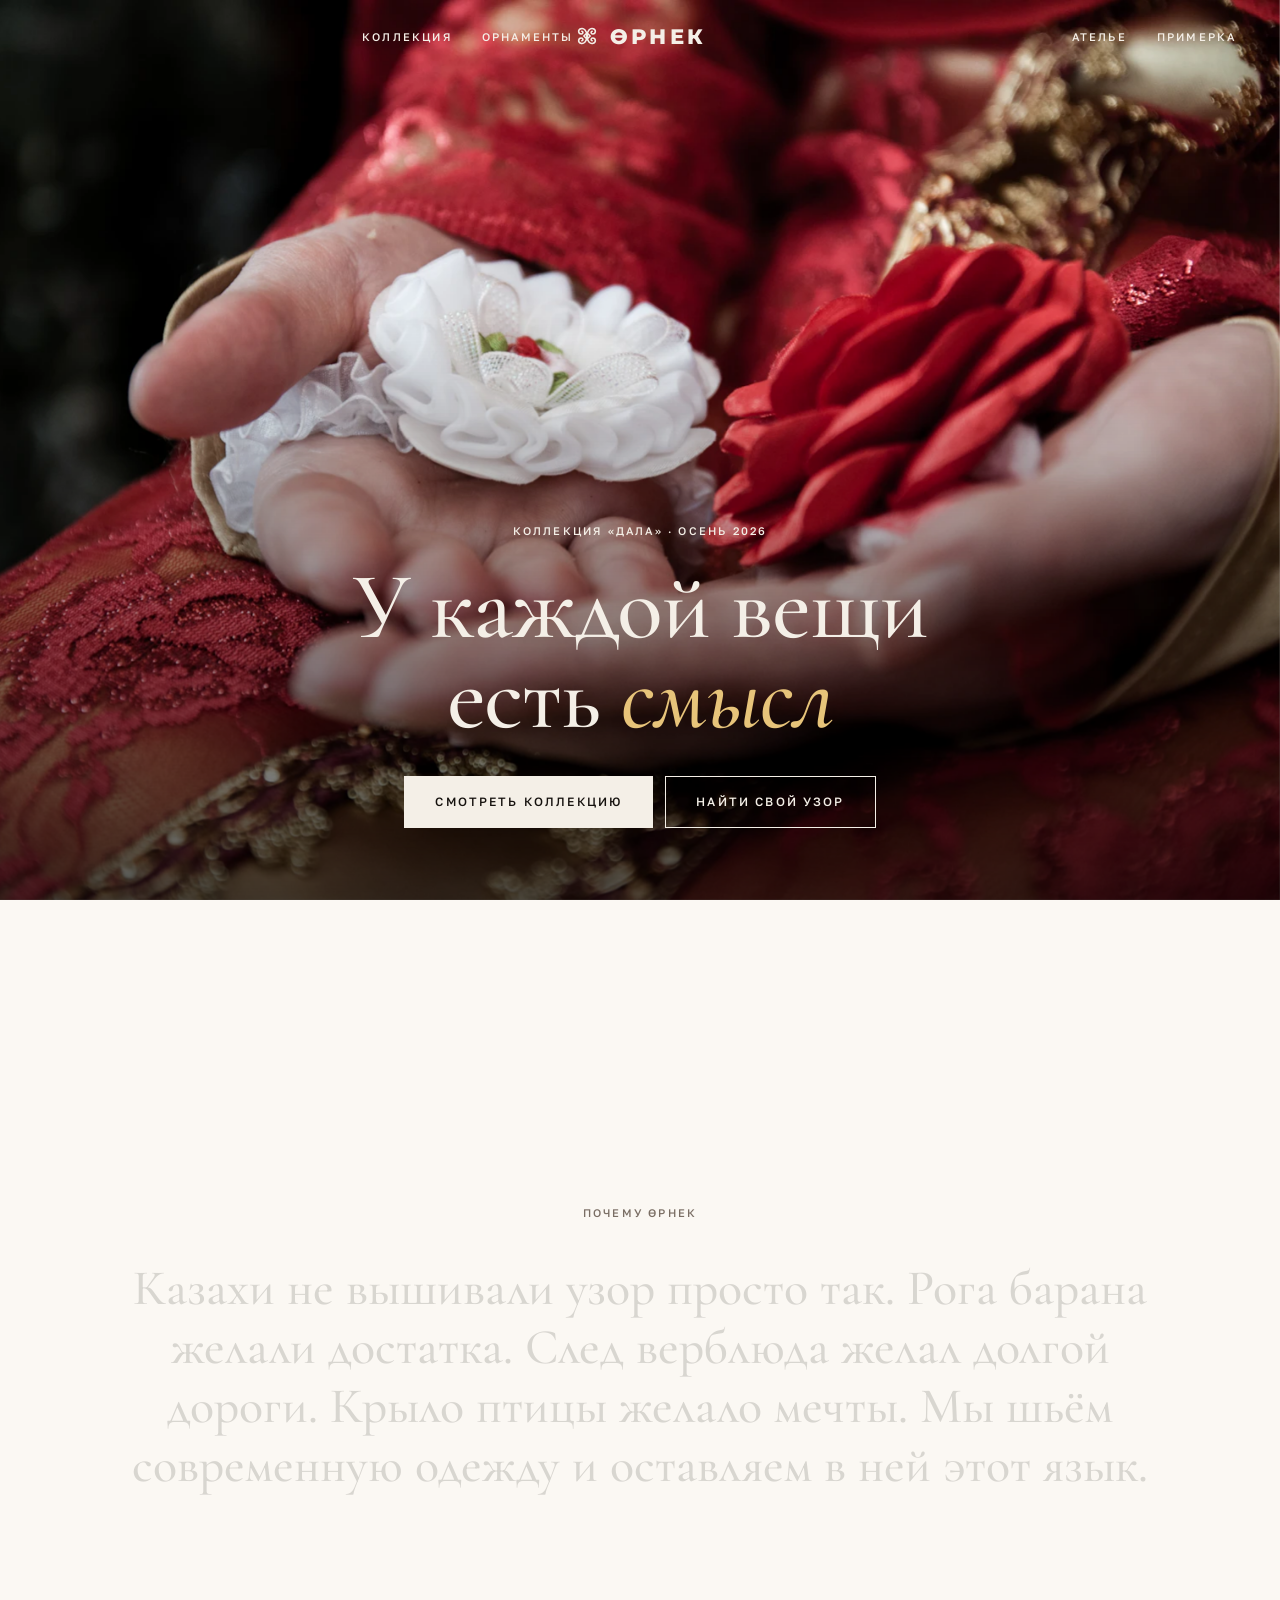
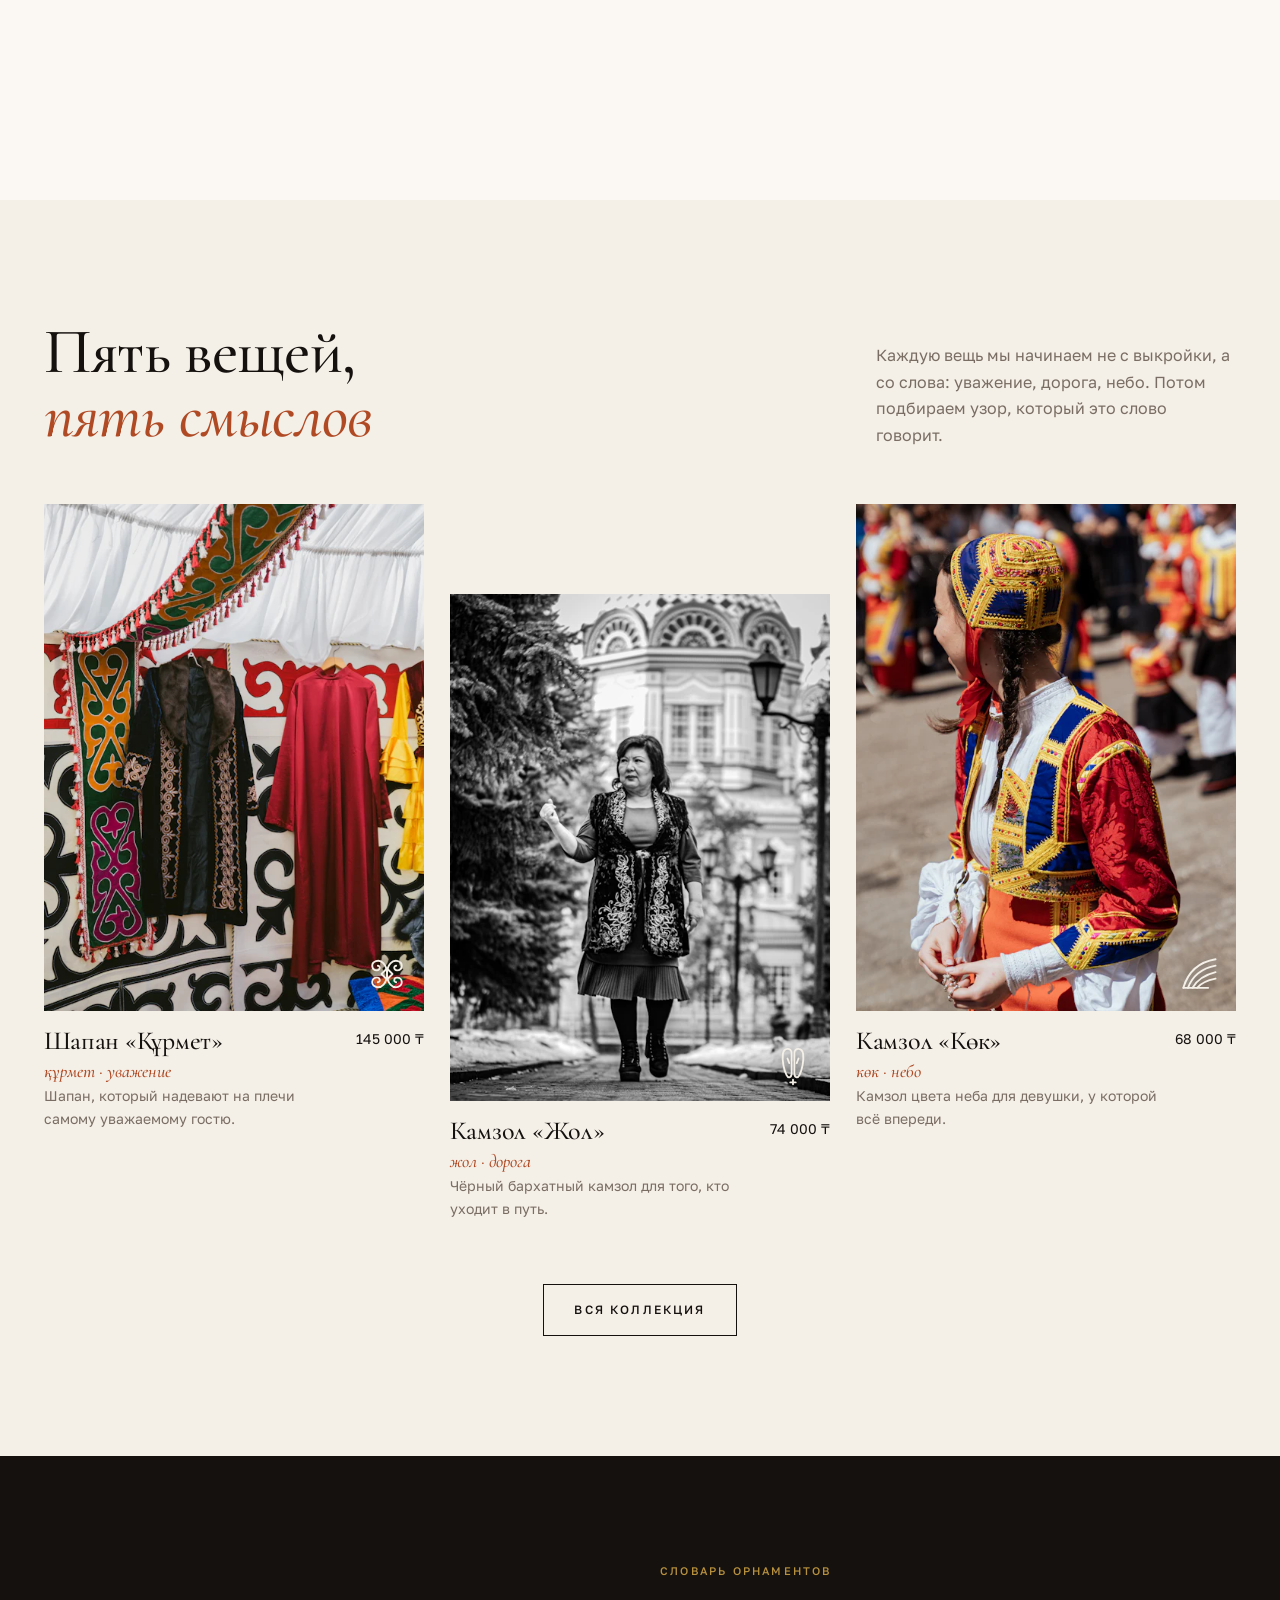
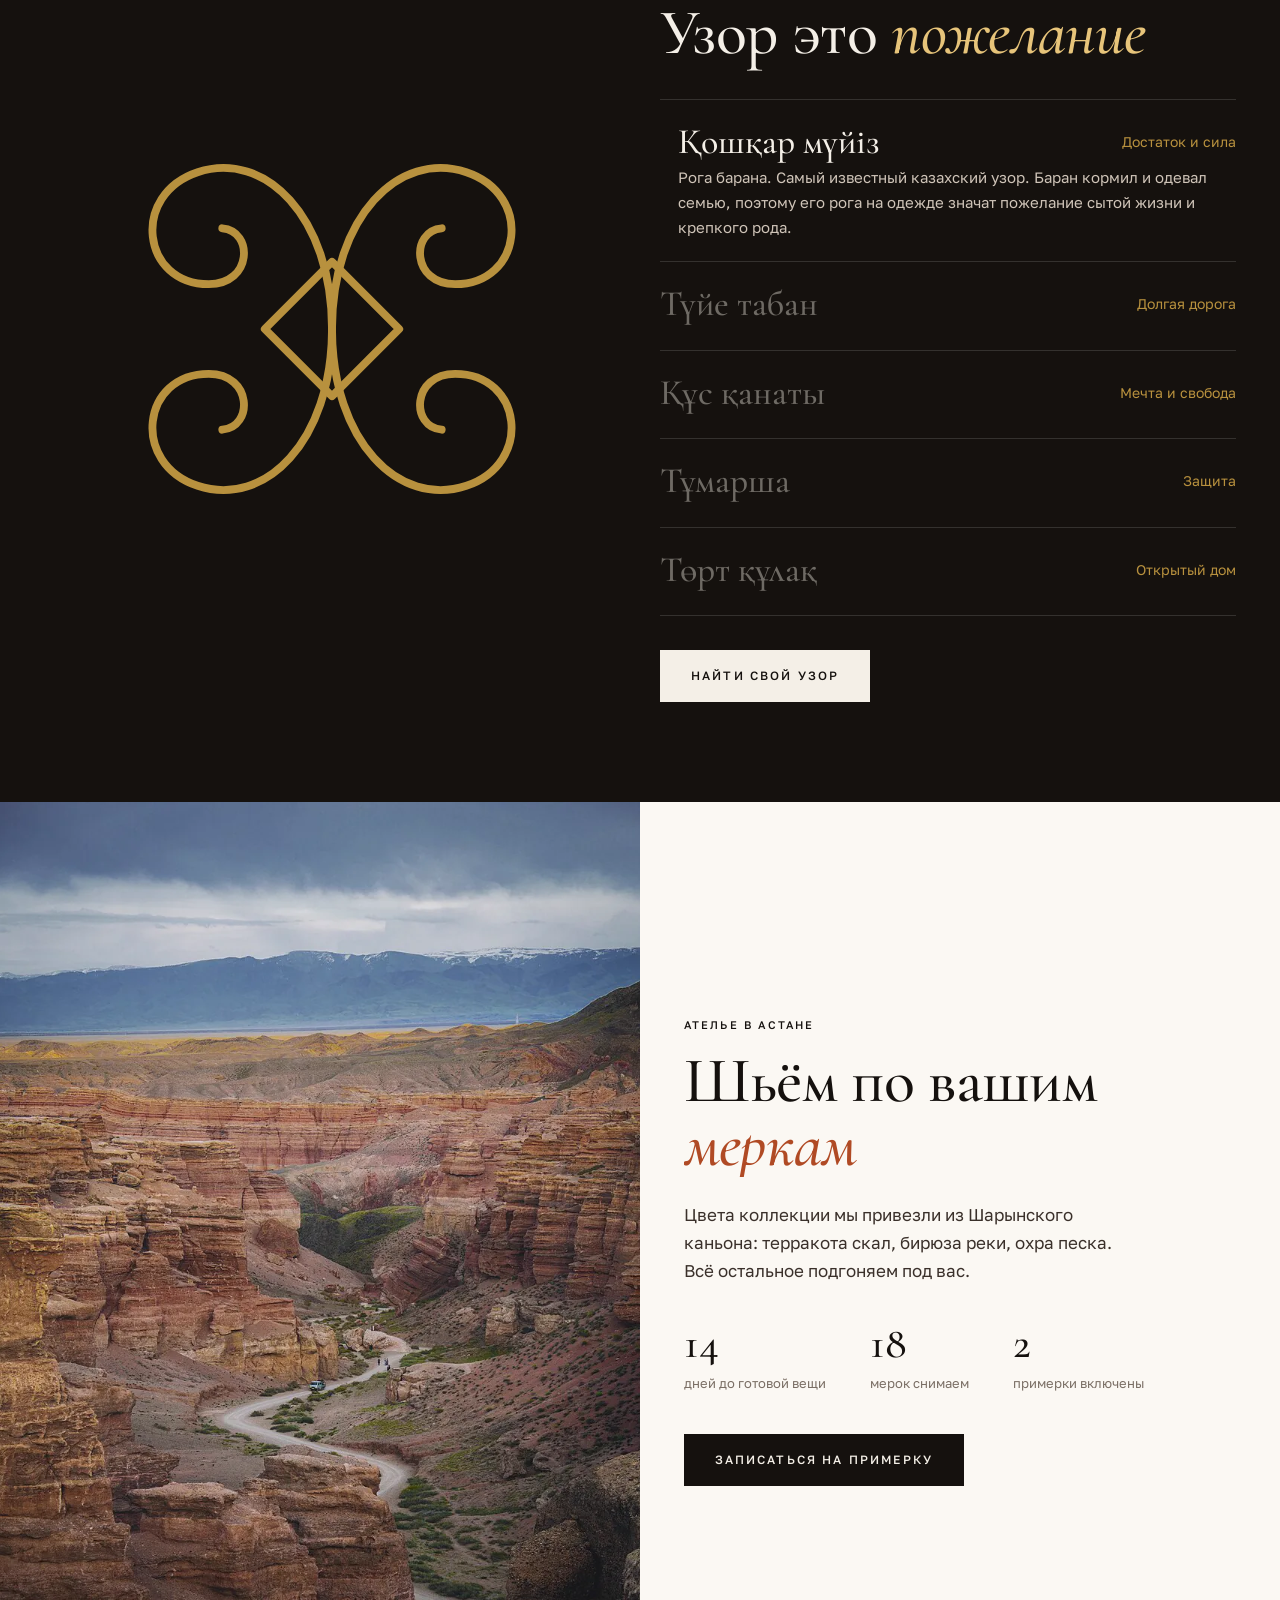
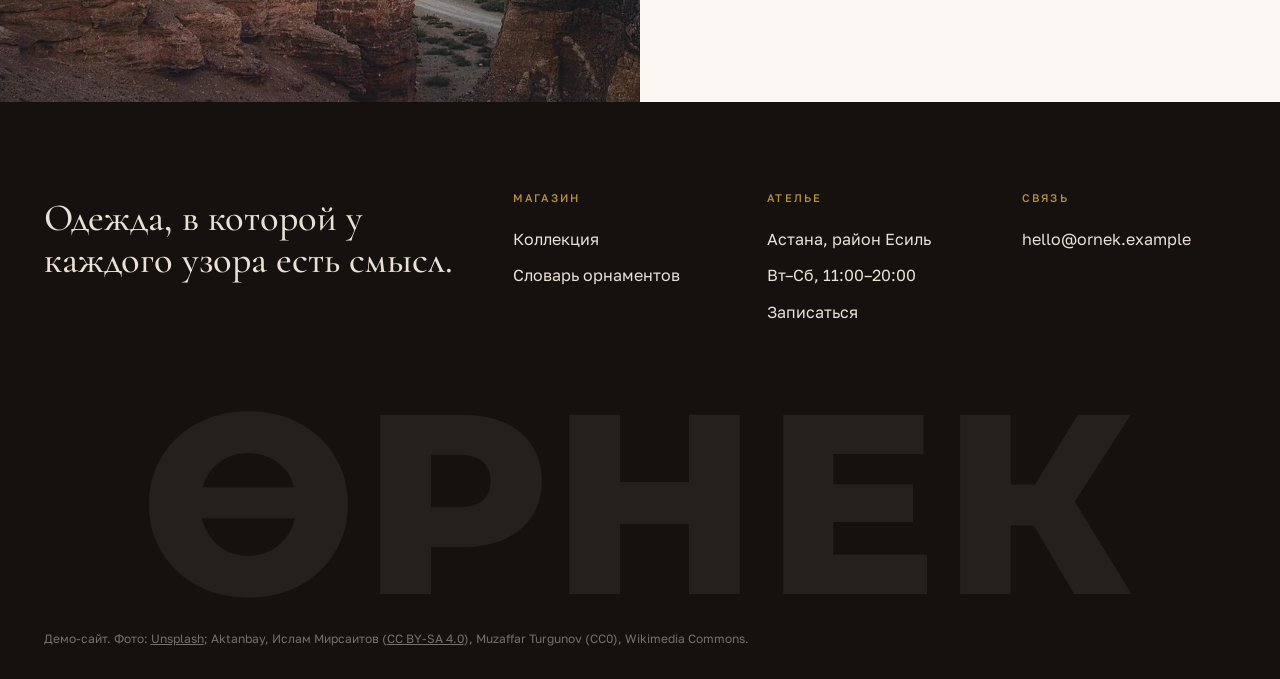
==== commit f085a24f: "ÖRNEK demo: better photos (Unsplash), single hero, atelier portrait Co-Authored-By: Claude Opus 5.5 " ====
--- a/demos/qazaq/index.html
+++ b/demos/qazaq/index.html
@@ -6,17 +6,16 @@
 <title>ӨРНЕК — одежда, в которой у каждого узора есть смысл</title>
 <meta name="description" content="Шапаны и камзолы современного кроя с казахскими орнаментами. У каждой вещи свой смысл. Шьём в Астане по меркам.">
 <meta property="og:title" content="ӨРНЕК — у каждой вещи есть смысл">
-<meta property="og:image" content="assets/img/photo-f182537137.webp">
+<meta property="og:image" content="assets/img/u-hands-1600.webp">
 <meta name="theme-color" content="#15110E">
 <link rel="icon" href="assets/icon.svg">
 <link rel="preconnect" href="https://fonts.googleapis.com"><link rel="preconnect" href="https://fonts.gstatic.com" crossorigin>
 <link href="https://fonts.googleapis.com/css2?family=Cormorant+Garamond:ital,wght@0,500;1,500&family=Golos+Text:wght@400;500&family=Montserrat:wght@800&display=swap" rel="stylesheet">
 <link rel="stylesheet" href="site.css">
 <style>
-.hero{height:100svh;min-height:600px;position:relative;display:grid;grid-template-columns:1fr 1fr;color:var(--bg);overflow:hidden}
+.hero{height:100svh;min-height:600px;position:relative;display:grid;grid-template-columns:1fr;color:var(--bg);overflow:hidden}
 .hero .ph{overflow:hidden}
 .hero .ph img{animation:zoom 3.2s var(--ease) both}
-.hero .ph:nth-child(2) img{animation-delay:.15s}
 @keyframes zoom{from{transform:scale(1.25);filter:brightness(.4)}to{transform:none;filter:none}}
 .hero::after{content:"";position:absolute;inset:0;background:linear-gradient(180deg,#0000 35%,#000a 100%);pointer-events:none}
 .hero .txt{position:absolute;inset:auto 0 0;z-index:2;text-align:center;padding-bottom:clamp(40px,8vh,90px)}
@@ -69,7 +68,7 @@
 .atl dd{font-size:13px;color:var(--muted);grid-row:2}
 
 @media (max-width:900px){
-  .hero{grid-template-columns:1fr}.hero .ph:nth-child(2){display:none}
+  .hero .ph img{object-position:42% 50%}
   .grid3,.lang,.atl{grid-template-columns:1fr}
   .grid3 .tile:nth-child(2){margin-top:0}
   .five .head{flex-direction:column;align-items:start}
@@ -82,8 +81,7 @@
 <body data-over="1">
 <main id="main">
 <section class="hero" data-enter>
-  <div class="ph"><img src="assets/img/photo-f182537137.webp" srcset="assets/img/photo-f182537137-500.webp 500w, assets/img/photo-f182537137-960.webp 960w, assets/img/photo-f182537137.webp 1280w" sizes="(max-width:900px) 100vw, 50vw" width="1280" height="1910" alt="Девушка в бирюзовом шапане и тюбетейке с блюдом баурсаков" fetchpriority="high"></div>
-  <div class="ph"><img src="assets/img/photo-f182536818-960.webp" srcset="assets/img/photo-f182536818-500.webp 500w, assets/img/photo-f182536818-960.webp 960w" sizes="50vw" width="960" height="1433" alt="Девушка в длинном шапане с поясом у решётки юрты" fetchpriority="high"></div>
+  <div class="ph"><img src="assets/img/u-hands-1600.webp" srcset="assets/img/u-hands-960.webp 960w, assets/img/u-hands-1600.webp 1600w, assets/img/u-hands-2400.webp 2400w" sizes="100vw" width="2400" height="1594" alt="Руки в красном бархатном платье с золотым шитьём держат белый цветок" fetchpriority="high"></div>
   <div class="txt px">
     <span class="cap">Коллекция «Дала» · осень 2026</span>
     <h1><span class="rv"><span>У каждой вещи</span></span><span class="rv"><span>есть <em>смысл</em></span></span></h1>
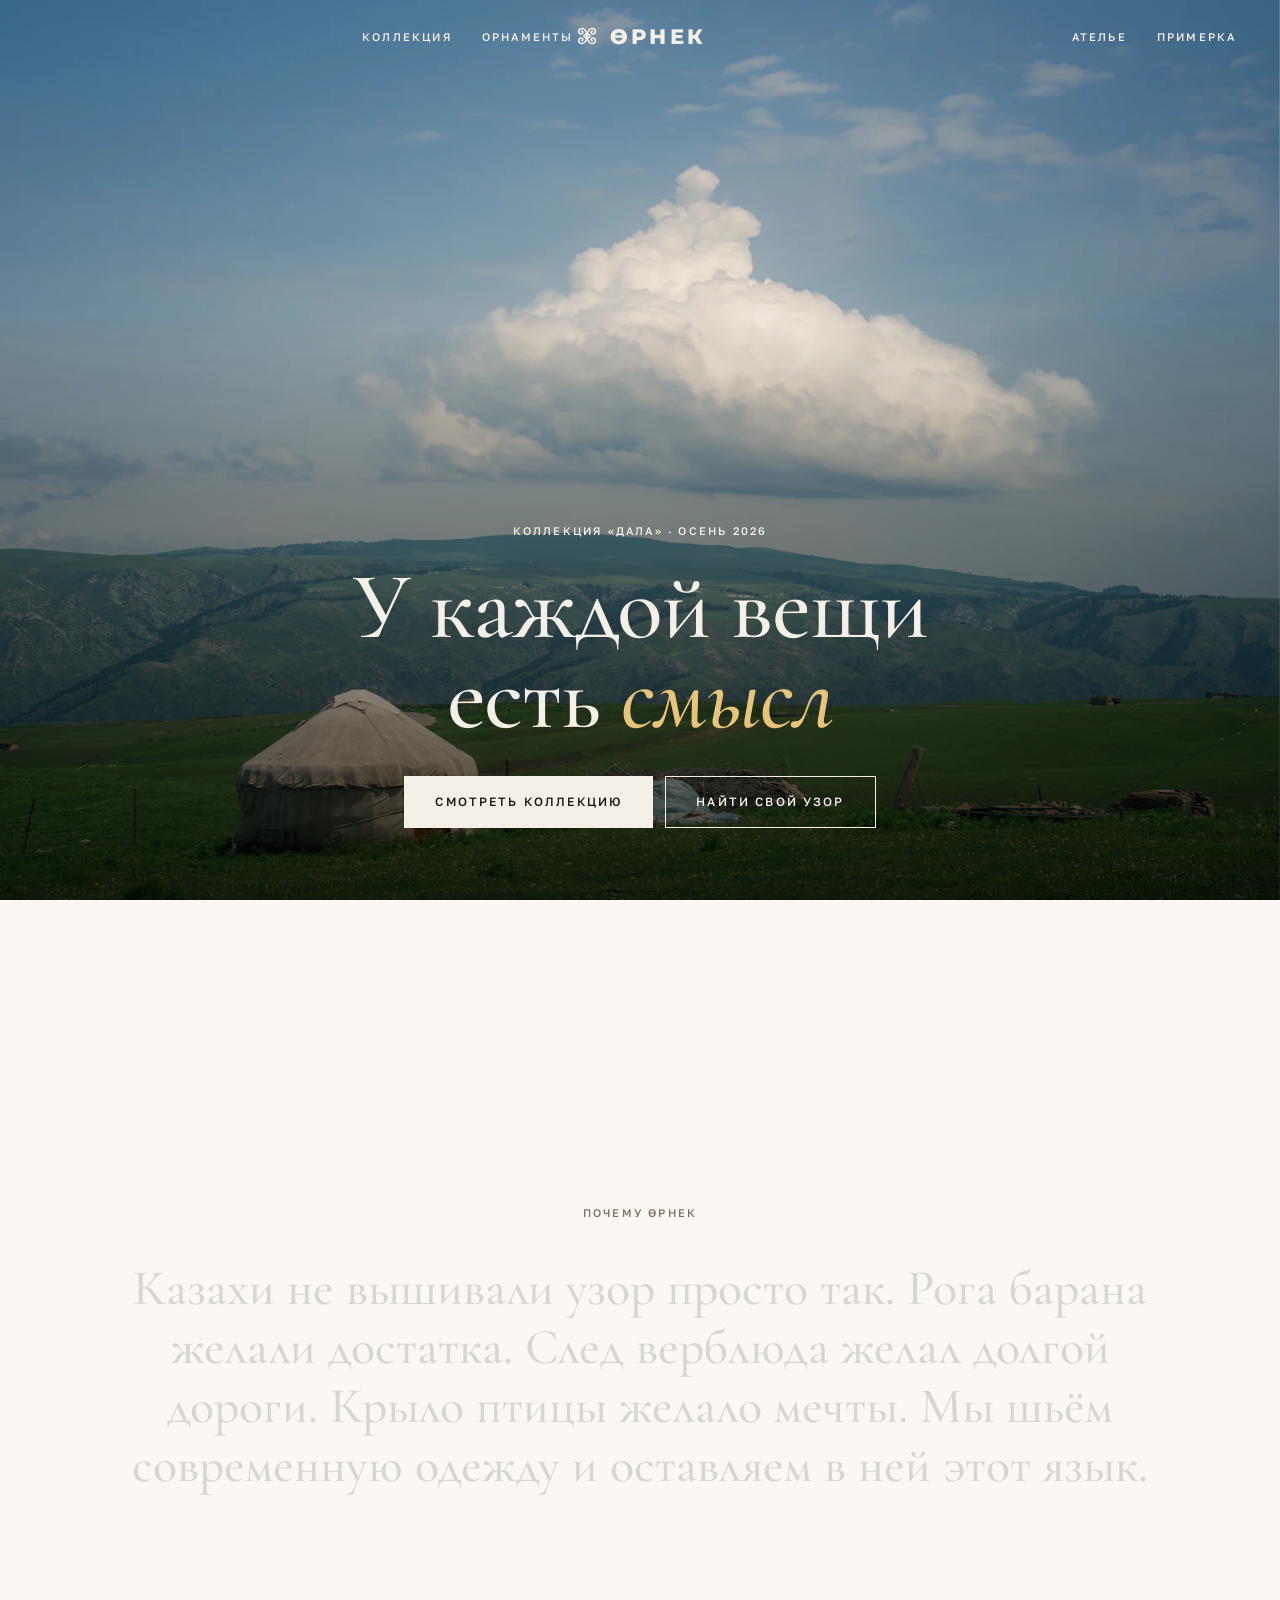
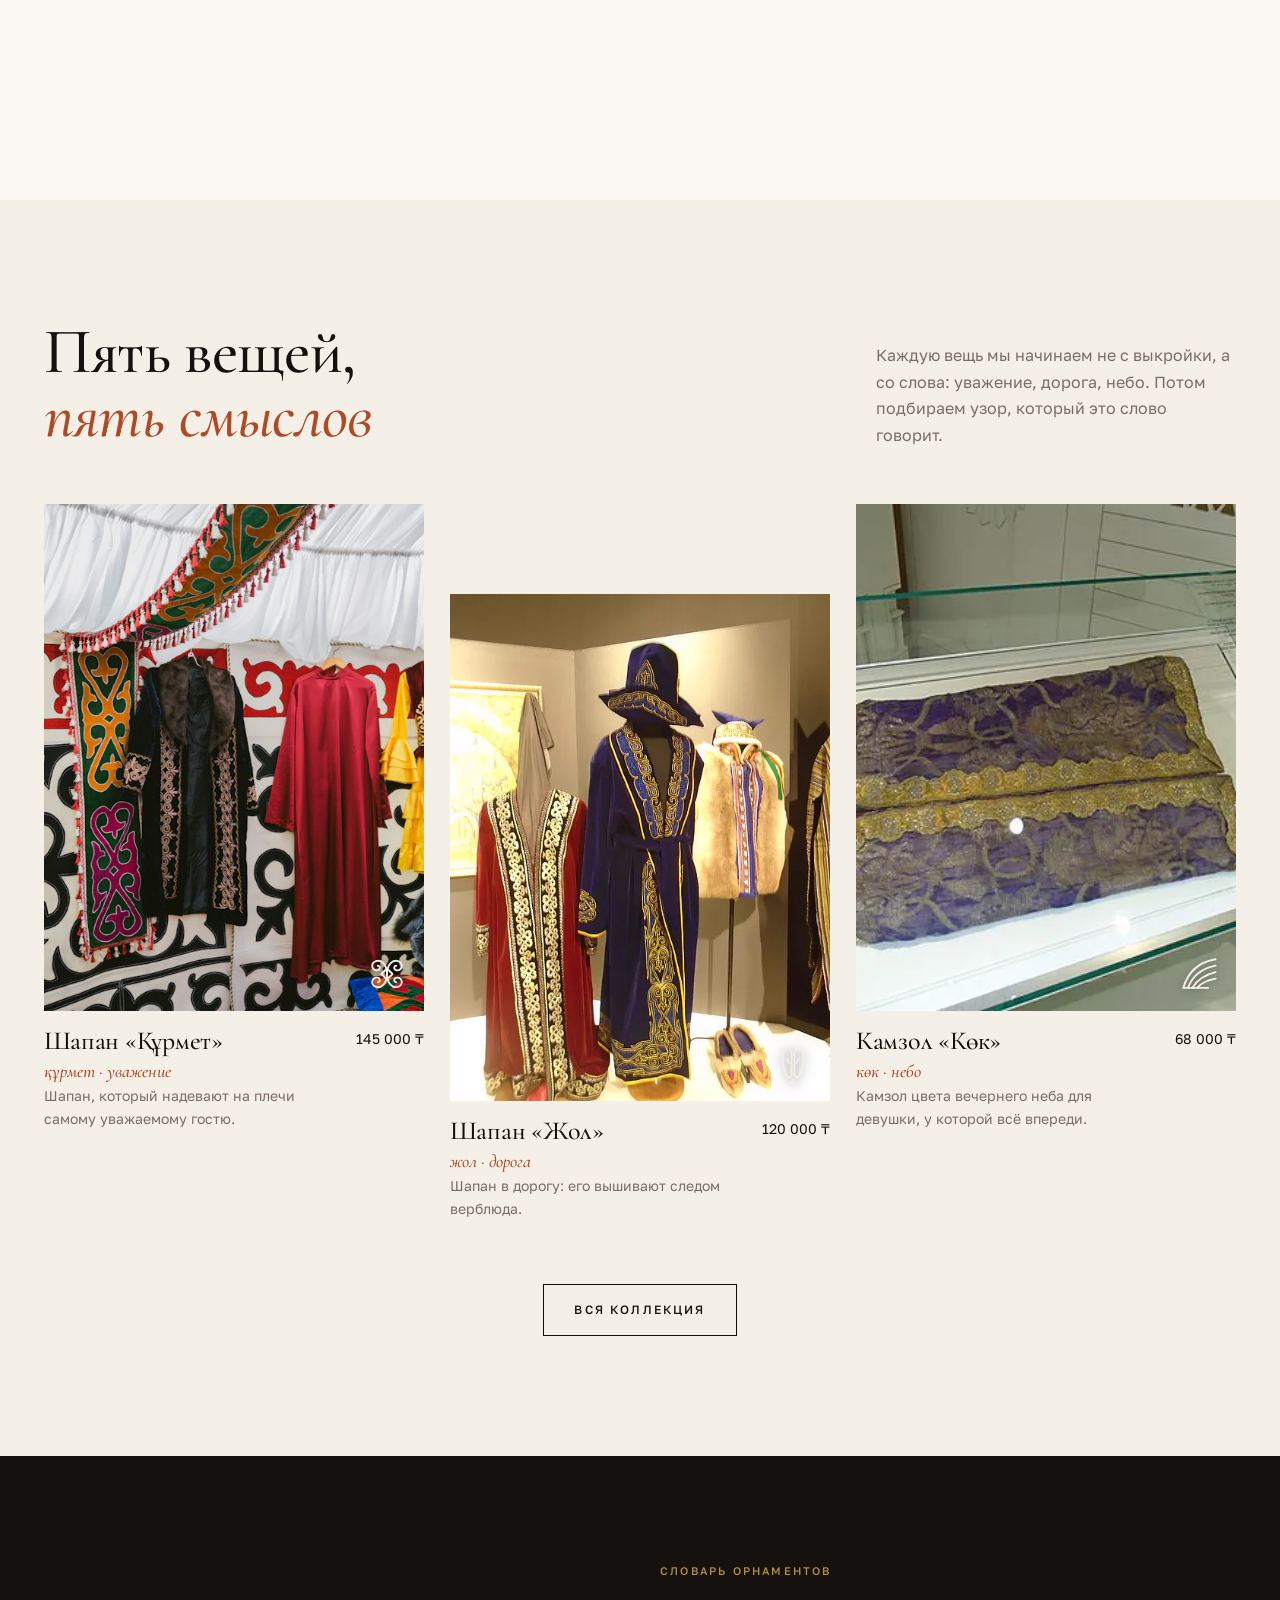
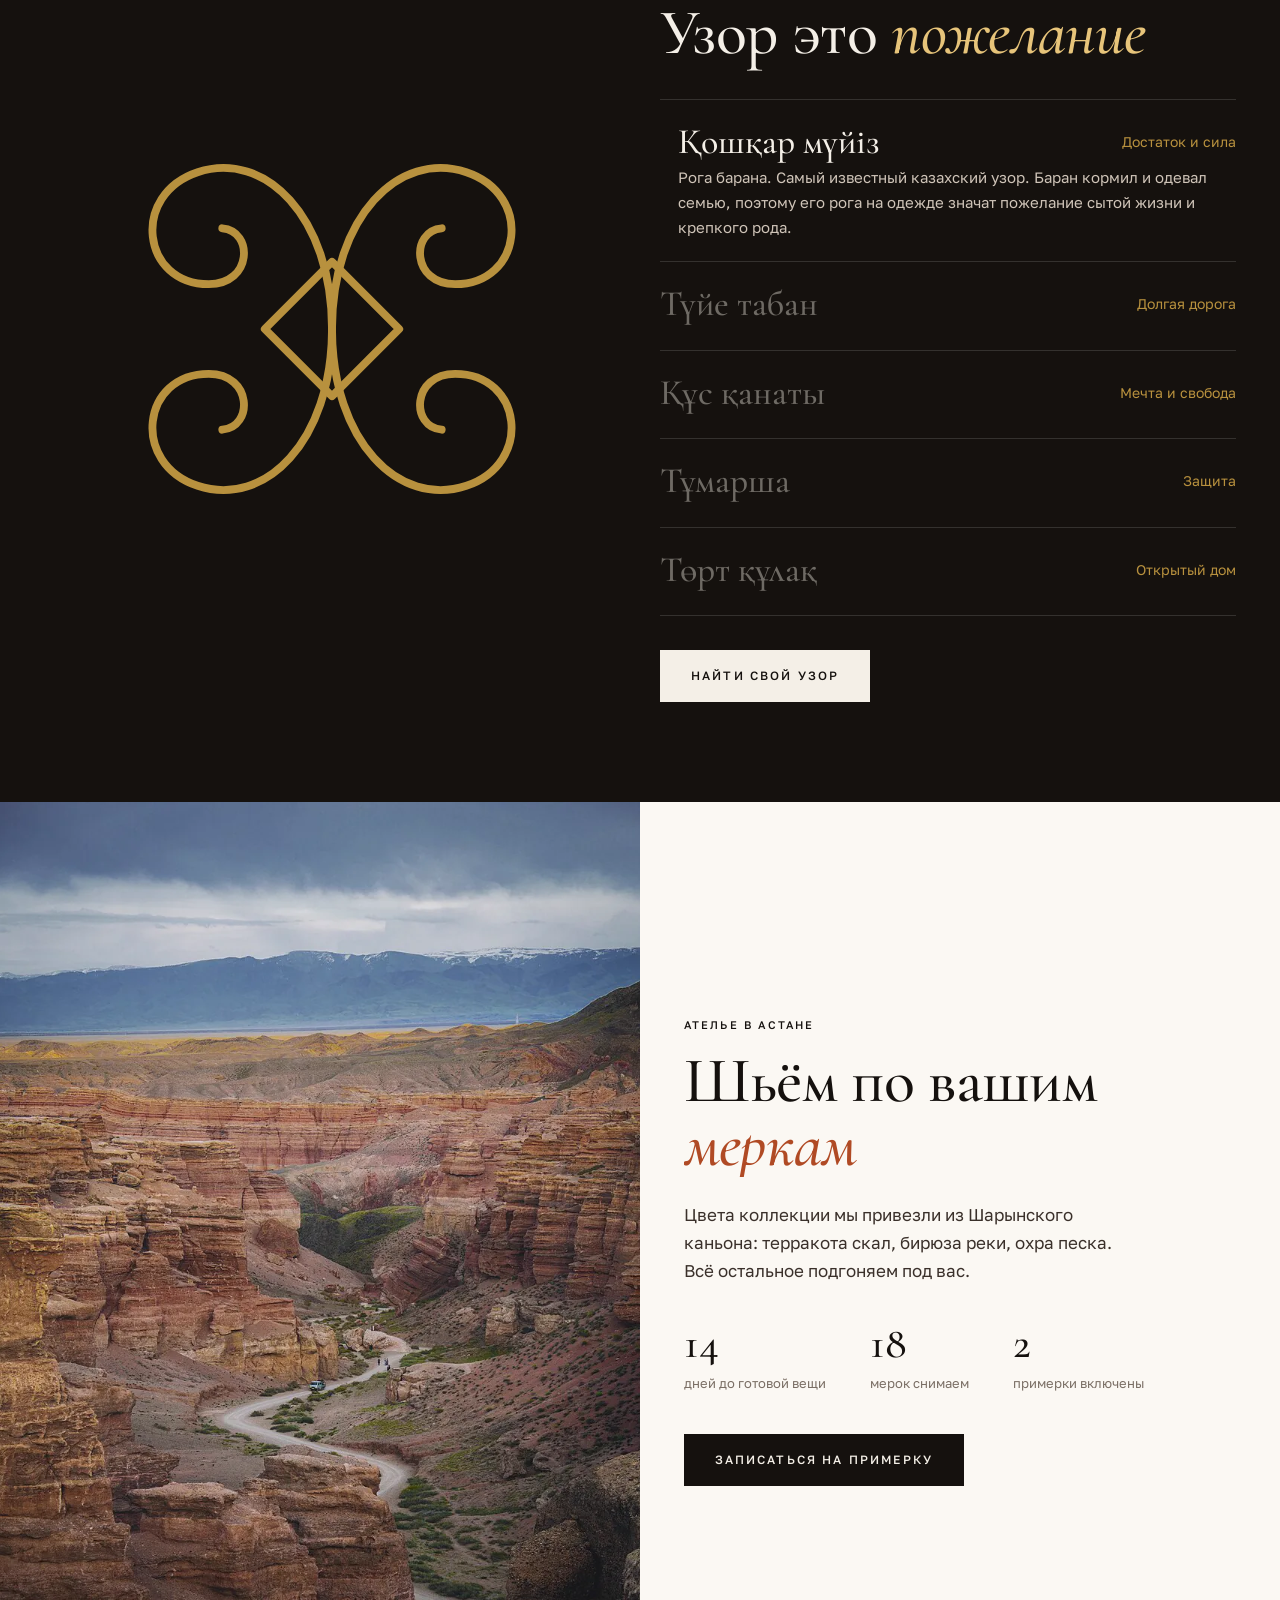
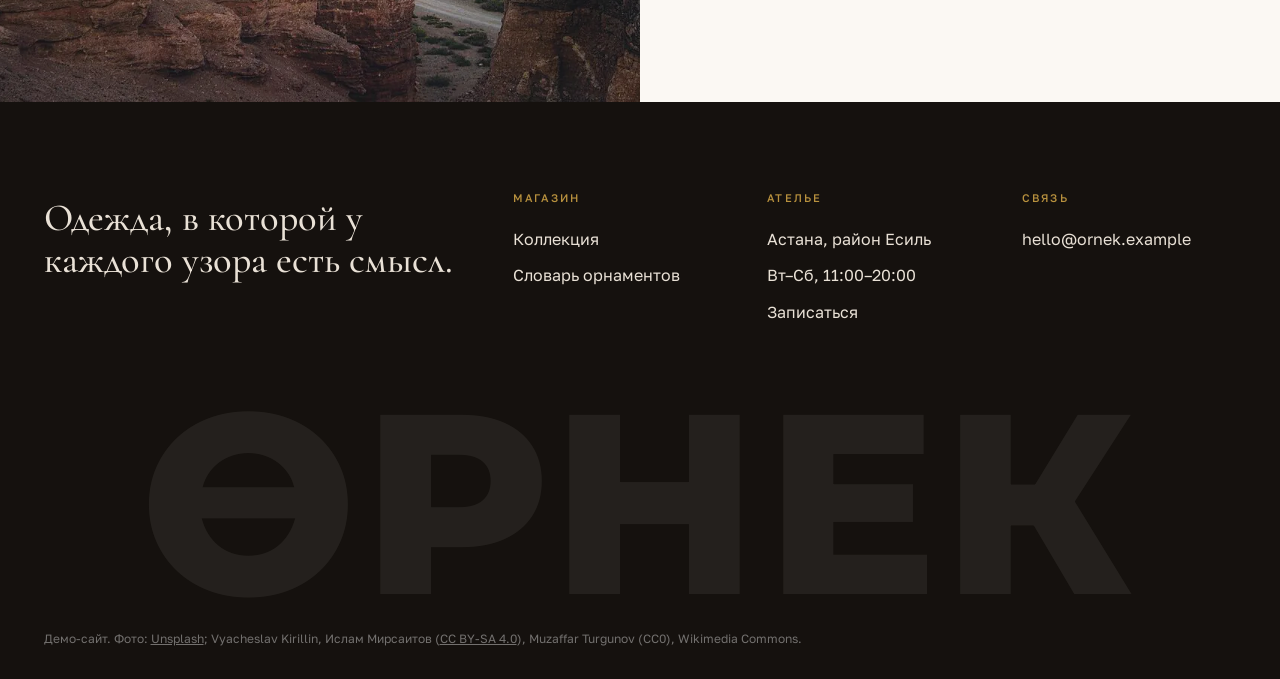
==== commit da5d0d5c: "ÖRNEK demo: only garment photos, no people Co-Authored-By: Claude Opus 5.5 <noreply@anthropic.com> C" ====
--- a/demos/qazaq/index.html
+++ b/demos/qazaq/index.html
@@ -6,7 +6,7 @@
 <title>ӨРНЕК — одежда, в которой у каждого узора есть смысл</title>
 <meta name="description" content="Шапаны и камзолы современного кроя с казахскими орнаментами. У каждой вещи свой смысл. Шьём в Астане по меркам.">
 <meta property="og:title" content="ӨРНЕК — у каждой вещи есть смысл">
-<meta property="og:image" content="assets/img/u-hands-1600.webp">
+<meta property="og:image" content="assets/img/u-steppe-1600.webp">
 <meta name="theme-color" content="#15110E">
 <link rel="icon" href="assets/icon.svg">
 <link rel="preconnect" href="https://fonts.googleapis.com"><link rel="preconnect" href="https://fonts.gstatic.com" crossorigin>
@@ -68,7 +68,7 @@
 .atl dd{font-size:13px;color:var(--muted);grid-row:2}
 
 @media (max-width:900px){
-  .hero .ph img{object-position:42% 50%}
+  .hero .ph img{object-position:40% 50%}
   .grid3,.lang,.atl{grid-template-columns:1fr}
   .grid3 .tile:nth-child(2){margin-top:0}
   .five .head{flex-direction:column;align-items:start}
@@ -81,7 +81,7 @@
 <body data-over="1">
 <main id="main">
 <section class="hero" data-enter>
-  <div class="ph"><img src="assets/img/u-hands-1600.webp" srcset="assets/img/u-hands-960.webp 960w, assets/img/u-hands-1600.webp 1600w, assets/img/u-hands-2400.webp 2400w" sizes="100vw" width="2400" height="1594" alt="Руки в красном бархатном платье с золотым шитьём держат белый цветок" fetchpriority="high"></div>
+  <div class="ph"><img src="assets/img/u-steppe-1600.webp" srcset="assets/img/u-steppe-960.webp 960w, assets/img/u-steppe-1600.webp 1600w, assets/img/u-steppe-2400.webp 2400w" sizes="100vw" width="2400" height="1600" alt="Белая юрта в зелёной степи у подножия гор под большим облаком" fetchpriority="high"></div>
   <div class="txt px">
     <span class="cap">Коллекция «Дала» · осень 2026</span>
     <h1><span class="rv"><span>У каждой вещи</span></span><span class="rv"><span>есть <em>смысл</em></span></span></h1>
